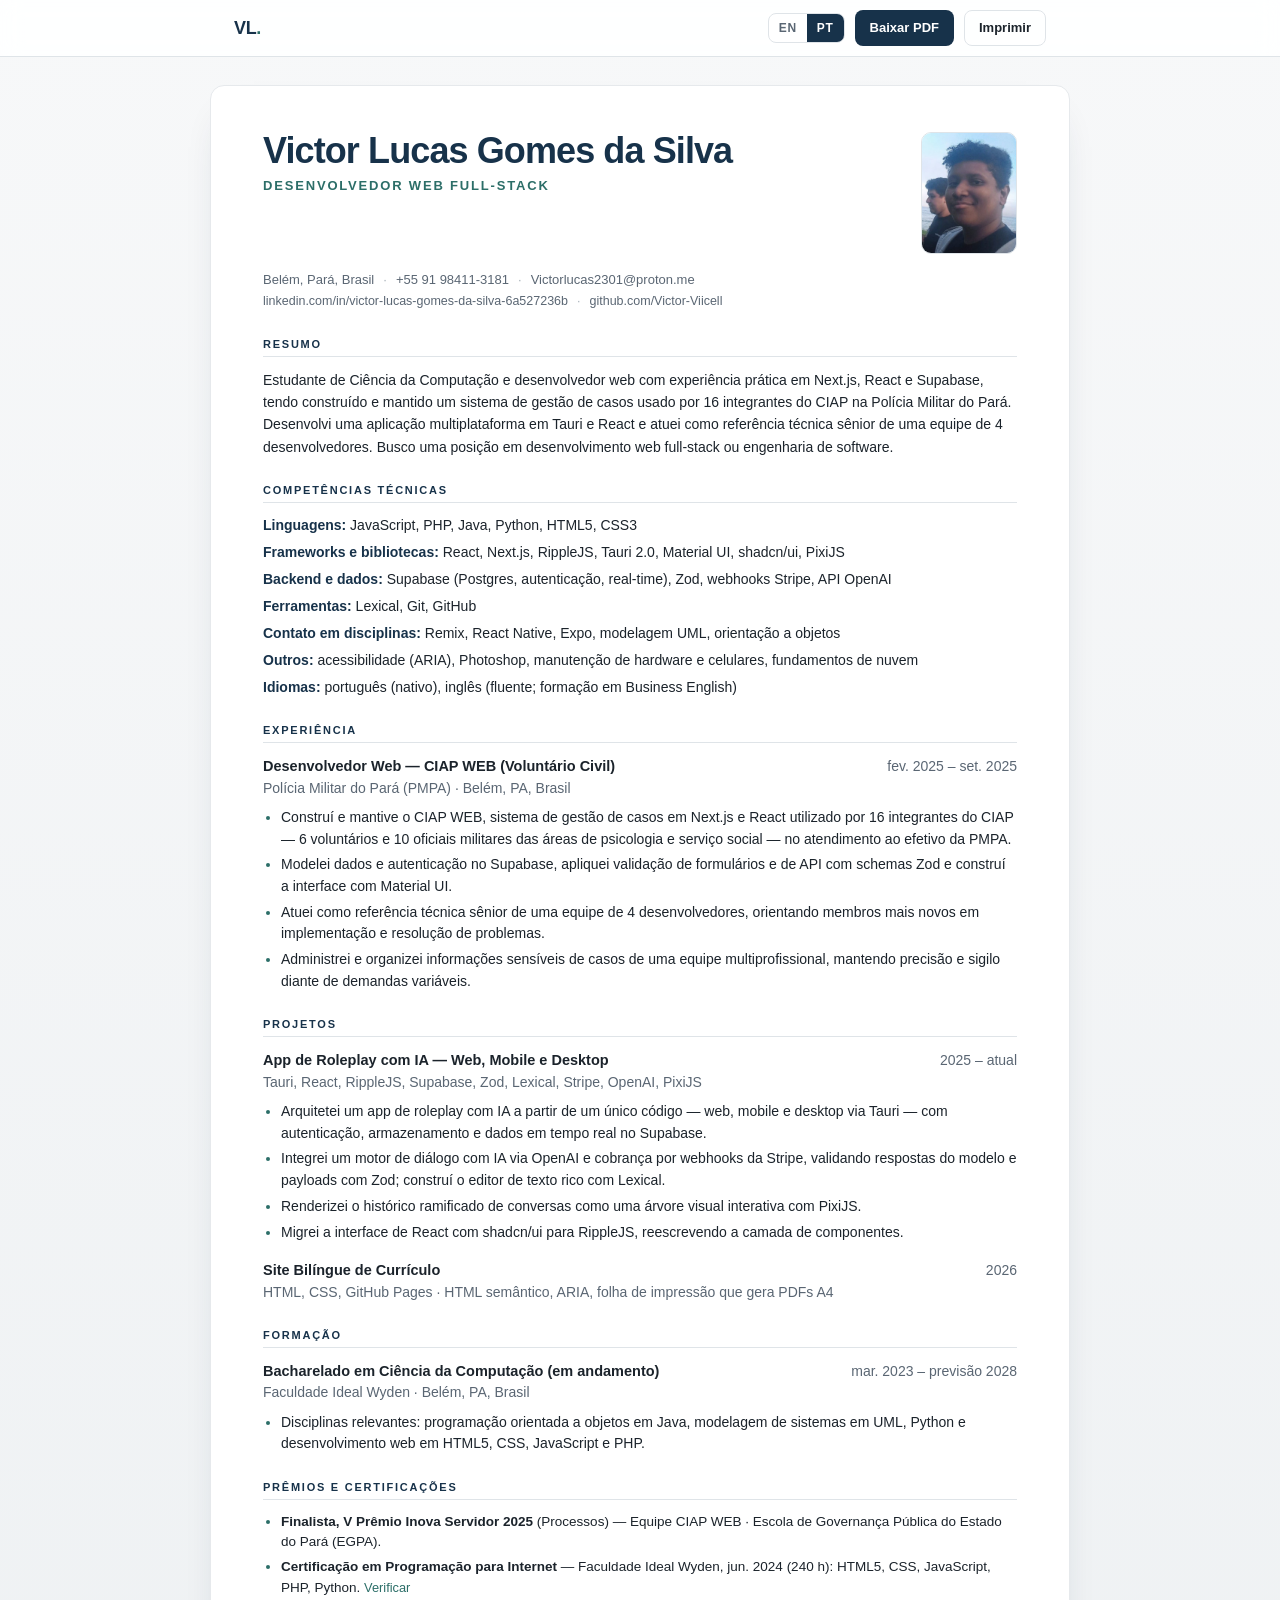
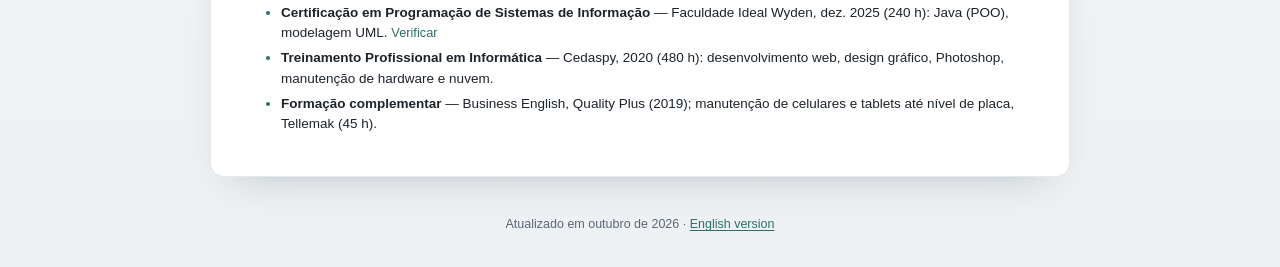
==== pt-br.html @ dc342442 "feat: add bilingual resume website in English and Portuguese - Created index.html for the English ve" ====
<!DOCTYPE html>
<html lang="pt-BR">
  <head>
    <meta charset="utf-8">
    <meta name="viewport" content="width=device-width, initial-scale=1">
    <title>Victor Lucas Gomes da Silva — Desenvolvedor Web Full-Stack</title>
    <meta name="description" content="Currículo de Victor Lucas Gomes da Silva, desenvolvedor web full-stack em Belém, Brasil. Experiência, projetos, formação, certificações e habilidades.">
    <meta name="author" content="Victor Lucas Gomes da Silva">
    <meta name="theme-color" content="#17324a">
    <link rel="icon" href="assets/favicon.svg" type="image/svg+xml">
    <link rel="alternate" hreflang="en" href="index.html">
    <link rel="alternate" hreflang="pt-BR" href="pt-br.html">
    <link rel="alternate" hreflang="x-default" href="index.html">
    <link rel="stylesheet" href="assets/styles.css">
    <meta property="og:type" content="profile">
    <meta property="og:title" content="Victor Lucas Gomes da Silva — Desenvolvedor Web Full-Stack">
    <meta property="og:description" content="Currículo de Victor Lucas Gomes da Silva, desenvolvedor web full-stack em Belém, Brasil.">
    <meta property="og:locale" content="pt_BR">
    <meta property="og:locale:alternate" content="en_US">
    <meta property="og:image" content="assets/victor-lucas.jpg">
    <script type="application/ld+json">
      {
        "@context": "https://schema.org",
        "@type": "Person",
        "name": "Victor Lucas Gomes da Silva",
        "jobTitle": "Desenvolvedor Web Full-Stack",
        "email": "mailto:Victorlucas2301@proton.me",
        "telephone": "+55 91 98411-3181",
        "sameAs": [
          "https://www.linkedin.com/in/victor-lucas-gomes-da-silva-6a527236b/",
          "https://github.com/Victor-Viicell"
        ],
        "address": {
          "@type": "PostalAddress",
          "addressLocality": "Belém",
          "addressRegion": "PA",
          "addressCountry": "BR"
        },
        "alumniOf": [
          {
            "@type": "CollegeOrUniversity",
            "name": "Faculdade Ideal Wyden"
          }
        ],
        "knowsLanguage": ["pt-BR", "en"]
      }
    </script>
  </head>
  <body>
    <a class="skip-link" href="#curriculo">Ir para o conteúdo</a>

    <div class="toolbar">
      <div class="toolbar-inner">
        <a class="brand" href="pt-br.html" aria-label="Victor Lucas — início">VL<span>.</span></a>
        <nav class="actions" aria-label="Ações do currículo">
          <div class="lang-switch" role="group" aria-label="Idioma">
            <a href="index.html" hreflang="en" lang="en">EN</a>
            <a href="pt-br.html" class="is-active" aria-current="page" hreflang="pt-BR">PT</a>
          </div>
          <a class="btn btn-primary" href="Victor-Lucas-Gomes-da-Silva-Curriculo-PT-BR.pdf" download>Baixar PDF</a>
          <button class="btn btn-ghost" type="button" data-print>Imprimir</button>
        </nav>
      </div>
    </div>

    <main class="resume" id="curriculo">
      <header class="identity">
        <div class="identity-top">
          <div class="identity-text">
            <h1 class="name">Victor Lucas Gomes da Silva</h1>
            <p class="role">Desenvolvedor Web Full-Stack</p>
          </div>
          <img class="photo" src="assets/victor-lucas.jpg" width="600" height="782" alt="Retrato de Victor Lucas Gomes da Silva">
        </div>
        <ul class="contact">
          <li>Belém, Pará, Brasil</li>
          <li><a href="tel:+5591984113181">+55 91 98411-3181</a></li>
          <li><a href="mailto:Victorlucas2301@proton.me">Victorlucas2301@proton.me</a></li>
        </ul>
        <ul class="contact contact-links">
          <li><a href="https://www.linkedin.com/in/victor-lucas-gomes-da-silva-6a527236b/" target="_blank" rel="noopener">linkedin.com/in/victor-lucas-gomes-da-silva-6a527236b</a></li>
          <li><a href="https://github.com/Victor-Viicell" target="_blank" rel="noopener">github.com/Victor-Viicell</a></li>
        </ul>
      </header>

      <section class="section" aria-labelledby="resumo-heading">
        <h2 id="resumo-heading">Resumo</h2>
        <p>Estudante de Ciência da Computação e desenvolvedor web com experiência prática em Next.js, React e Supabase, tendo construído e mantido um sistema de gestão de casos usado por 16 integrantes do CIAP na Polícia Militar do Pará. Desenvolvi uma aplicação multiplataforma em Tauri e React e atuei como referência técnica sênior de uma equipe de 4 desenvolvedores. Busco uma posição em desenvolvimento web full-stack ou engenharia de software.</p>
      </section>

      <section class="section" aria-labelledby="habilidades-heading">
        <h2 id="habilidades-heading">Competências Técnicas</h2>
        <ul class="skill-list">
          <li><strong>Linguagens:</strong> JavaScript, PHP, Java, Python, HTML5, CSS3</li>
          <li><strong>Frameworks e bibliotecas:</strong> React, Next.js, RippleJS, Tauri 2.0, Material UI, shadcn/ui, PixiJS</li>
          <li><strong>Backend e dados:</strong> Supabase (Postgres, autenticação, real-time), Zod, webhooks Stripe, API OpenAI</li>
          <li><strong>Ferramentas:</strong> Lexical, Git, GitHub</li>
          <li><strong>Contato em disciplinas:</strong> Remix, React Native, Expo, modelagem UML, orientação a objetos</li>
          <li><strong>Outros:</strong> acessibilidade (ARIA), Photoshop, manutenção de hardware e celulares, fundamentos de nuvem</li>
          <li><strong>Idiomas:</strong> português (nativo), inglês (fluente; formação em Business English)</li>
        </ul>
      </section>

      <section class="section" aria-labelledby="experiencia-heading">
        <h2 id="experiencia-heading">Experiência</h2>
        <article class="entry">
          <div class="entry-head">
            <div>
              <h3 class="entry-title">Desenvolvedor Web — CIAP WEB (Voluntário Civil)</h3>
              <p class="entry-sub">Polícia Militar do Pará (PMPA) · Belém, PA, Brasil</p>
            </div>
            <p class="entry-meta">fev. 2025 – set. 2025</p>
          </div>
          <ul class="bullets">
            <li>Construí e mantive o CIAP WEB, sistema de gestão de casos em Next.js e React utilizado por 16 integrantes do CIAP — 6 voluntários e 10 oficiais militares das áreas de psicologia e serviço social — no atendimento ao efetivo da PMPA.</li>
            <li>Modelei dados e autenticação no Supabase, apliquei validação de formulários e de API com schemas Zod e construí a interface com Material UI.</li>
            <li>Atuei como referência técnica sênior de uma equipe de 4 desenvolvedores, orientando membros mais novos em implementação e resolução de problemas.</li>
            <li>Administrei e organizei informações sensíveis de casos de uma equipe multiprofissional, mantendo precisão e sigilo diante de demandas variáveis.</li>
          </ul>
        </article>
      </section>

      <section class="section" aria-labelledby="projetos-heading">
        <h2 id="projetos-heading">Projetos</h2>
        <article class="entry">
          <div class="entry-head">
            <div>
              <h3 class="entry-title">App de Roleplay com IA — Web, Mobile e Desktop</h3>
              <p class="entry-sub">Tauri, React, RippleJS, Supabase, Zod, Lexical, Stripe, OpenAI, PixiJS</p>
            </div>
            <p class="entry-meta">2025 – atual</p>
          </div>
          <ul class="bullets">
            <li>Arquitetei um app de roleplay com IA a partir de um único código — web, mobile e desktop via Tauri — com autenticação, armazenamento e dados em tempo real no Supabase.</li>
            <li>Integrei um motor de diálogo com IA via OpenAI e cobrança por webhooks da Stripe, validando respostas do modelo e payloads com Zod; construí o editor de texto rico com Lexical.</li>
            <li>Renderizei o histórico ramificado de conversas como uma árvore visual interativa com PixiJS.</li>
            <li>Migrei a interface de React com shadcn/ui para RippleJS, reescrevendo a camada de componentes.</li>
          </ul>
        </article>
        <article class="entry">
          <div class="entry-head">
            <div>
              <h3 class="entry-title">Site Bilíngue de Currículo</h3>
              <p class="entry-sub">HTML, CSS, GitHub Pages · HTML semântico, ARIA, folha de impressão que gera PDFs A4</p>
            </div>
            <p class="entry-meta">2026</p>
          </div>
        </article>
      </section>

      <section class="section" aria-labelledby="formacao-heading">
        <h2 id="formacao-heading">Formação</h2>
        <article class="entry">
          <div class="entry-head">
            <div>
              <h3 class="entry-title">Bacharelado em Ciência da Computação (em andamento)</h3>
              <p class="entry-sub">Faculdade Ideal Wyden · Belém, PA, Brasil</p>
            </div>
            <p class="entry-meta">mar. 2023 – previsão 2028</p>
          </div>
          <ul class="bullets">
            <li>Disciplinas relevantes: programação orientada a objetos em Java, modelagem de sistemas em UML, Python e desenvolvimento web em HTML5, CSS, JavaScript e PHP.</li>
          </ul>
        </article>
      </section>

      <section class="section" aria-labelledby="cursos-heading">
        <h2 id="cursos-heading">Prêmios e Certificações</h2>
        <ul class="course-list">
          <li><strong>Finalista, V Prêmio Inova Servidor 2025</strong> (Processos) — Equipe CIAP WEB · Escola de Governança Pública do Estado do Pará (EGPA).</li>
          <li><strong>Certificação em Programação para Internet</strong> — Faculdade Ideal Wyden, jun. 2024 (240 h): HTML5, CSS, JavaScript, PHP, Python. <a href="https://certificado.facieducacional.com.br/1fe290f07599a27dfc33abc" target="_blank" rel="noopener">Verificar</a></li>
          <li><strong>Certificação em Programação de Sistemas de Informação</strong> — Faculdade Ideal Wyden, dez. 2025 (240 h): Java (POO), modelagem UML. <a href="https://certificado.facieducacional.com.br/fc7c7030f8cd4348e6416e0" target="_blank" rel="noopener">Verificar</a></li>
          <li><strong>Treinamento Profissional em Informática</strong> — Cedaspy, 2020 (480 h): desenvolvimento web, design gráfico, Photoshop, manutenção de hardware e nuvem.</li>
          <li><strong>Formação complementar</strong> — Business English, Quality Plus (2019); manutenção de celulares e tablets até nível de placa, Tellemak (45 h).</li>
        </ul>
      </section>
    </main>

    <footer class="site-footer">
      <p>Atualizado em outubro de 2026 · <a href="index.html" hreflang="en" lang="en">English version</a></p>
    </footer>

    <script src="assets/script.js"></script>
  </body>
</html>
---- assets/styles.css ----
:root {
  --ink: #1b232b;
  --muted: #5a6673;
  --navy: #17324a;
  --accent: #2c6e68;
  --line: #dfe4e8;
  --bg: #eef1f3;
  --paper: #ffffff;
  --radius: 14px;
  --max: 860px;
  --font: ui-sans-serif, -apple-system, BlinkMacSystemFont, "Segoe UI", Roboto,
    "Helvetica Neue", Arial, sans-serif;
}

* {
  box-sizing: border-box;
}

html {
  -webkit-text-size-adjust: 100%;
}

body {
  margin: 0;
  font-family: var(--font);
  color: var(--ink);
  background: linear-gradient(180deg, #f7f8f9 0%, var(--bg) 100%);
  min-height: 100vh;
}

a {
  color: var(--accent);
  text-decoration-thickness: 1px;
  text-underline-offset: 2px;
}

a:hover {
  color: var(--navy);
}

.skip-link {
  position: absolute;
  left: -9999px;
  top: 0;
  padding: 10px 14px;
  background: var(--navy);
  color: #fff;
  z-index: 100;
  border-radius: 0 0 8px 0;
}

.skip-link:focus {
  left: 0;
}

.toolbar {
  position: sticky;
  top: 0;
  z-index: 20;
  background: rgba(255, 255, 255, 0.88);
  -webkit-backdrop-filter: blur(10px);
  backdrop-filter: blur(10px);
  border-bottom: 1px solid var(--line);
}

.toolbar-inner {
  max-width: var(--max);
  margin: 0 auto;
  padding: 10px 24px;
  display: flex;
  align-items: center;
  justify-content: space-between;
  gap: 16px;
}

.brand {
  font-size: 18px;
  font-weight: 750;
  letter-spacing: -0.02em;
  color: var(--navy);
  text-decoration: none;
  line-height: 1;
}

.brand span {
  color: var(--accent);
}

.actions {
  display: flex;
  align-items: center;
  gap: 10px;
}

.lang-switch {
  display: flex;
  border: 1px solid var(--line);
  border-radius: 8px;
  overflow: hidden;
  background: #fff;
}

.lang-switch a {
  padding: 6px 10px;
  font-size: 12px;
  font-weight: 650;
  letter-spacing: 0.06em;
  color: var(--muted);
  text-decoration: none;
  line-height: 1.4;
}

.lang-switch a:hover {
  background: #f4f6f7;
  color: var(--navy);
}

.lang-switch a.is-active {
  background: var(--navy);
  color: #fff;
}

.btn {
  display: inline-flex;
  align-items: center;
  justify-content: center;
  gap: 6px;
  padding: 8px 14px;
  border-radius: 8px;
  border: 1px solid transparent;
  font: inherit;
  font-size: 13px;
  font-weight: 650;
  line-height: 1.4;
  text-decoration: none;
  cursor: pointer;
  transition: background-color 0.15s ease, border-color 0.15s ease;
}

.btn-primary {
  background: var(--navy);
  color: #fff;
}

.btn-primary:hover {
  background: #0f2536;
  color: #fff;
}

.btn-ghost {
  background: transparent;
  border-color: var(--line);
  color: var(--ink);
}

.btn-ghost:hover {
  background: #f4f6f7;
  border-color: #c9d1d7;
  color: var(--navy);
}

.resume {
  max-width: var(--max);
  margin: 28px auto 40px;
  padding: 46px 52px 42px;
  background: var(--paper);
  border: 1px solid #e6e9ec;
  border-radius: var(--radius);
  box-shadow: 0 18px 40px -24px rgba(23, 50, 74, 0.3);
}

.identity-top {
  display: flex;
  align-items: flex-start;
  justify-content: space-between;
  gap: 28px;
}

.identity-text {
  min-width: 0;
}

.identity .contact:first-of-type {
  margin-top: 16px;
}

.name {
  margin: 0 0 8px;
  font-size: clamp(28px, 4vw, 36px);
  font-weight: 750;
  line-height: 1.05;
  letter-spacing: -0.025em;
  color: var(--navy);
}

.role {
  margin: 0 0 16px;
  font-size: 13px;
  font-weight: 700;
  letter-spacing: 0.14em;
  text-transform: uppercase;
  color: var(--accent);
}

.contact {
  display: flex;
  flex-wrap: wrap;
  gap: 4px 0;
  margin: 0;
  padding: 0;
  list-style: none;
  font-size: 13px;
  line-height: 1.55;
  color: var(--muted);
  overflow-wrap: anywhere;
}

.contact li {
  display: flex;
  align-items: baseline;
  min-width: 0;
}

.contact li + li::before {
  content: "\00b7";
  margin: 0 9px;
  color: #aab3bb;
}

.contact + .contact {
  margin-top: 2px;
  font-size: 12.5px;
}

.contact a {
  color: var(--muted);
  text-decoration: none;
}

.contact a:hover {
  color: var(--navy);
  text-decoration: underline;
}

.photo {
  flex: none;
  width: 96px;
  height: 122px;
  object-fit: cover;
  object-position: 50% 45%;
  border: 1px solid var(--line);
  border-radius: 10px;
  filter: saturate(0.95);
}

.section {
  margin-top: 26px;
}

.section h2 {
  margin: 0 0 12px;
  padding-bottom: 6px;
  border-bottom: 1px solid var(--line);
  font-size: 11px;
  font-weight: 700;
  letter-spacing: 0.16em;
  text-transform: uppercase;
  color: var(--navy);
}

.section p {
  margin: 0;
  font-size: 14px;
  line-height: 1.6;
}

.entry + .entry {
  margin-top: 16px;
}

.entry-head {
  display: flex;
  align-items: baseline;
  justify-content: space-between;
  gap: 18px;
}

.entry-title {
  margin: 0;
  font-size: 14.5px;
  font-weight: 700;
  line-height: 1.33;
  color: var(--ink);
}

.entry-sub {
  margin: 2px 0 0;
  font-size: 13px;
  line-height: 1.4;
  color: var(--muted);
}

.entry-meta {
  flex: none;
  margin: 0;
  font-size: 12.5px;
  line-height: 1.4;
  color: var(--muted);
  text-align: right;
  white-space: nowrap;
}

.bullets {
  margin: 8px 0 0;
  padding-left: 18px;
}

.bullets li {
  margin-bottom: 4px;
  font-size: 14px;
  line-height: 1.55;
}

.bullets li:last-child {
  margin-bottom: 0;
}

.bullets li::marker {
  color: var(--accent);
}

.skill-list {
  display: grid;
  gap: 6px;
  margin: 0;
  padding: 0;
  list-style: none;
}

.skill-list li {
  font-size: 14px;
  line-height: 1.5;
}

.skill-list strong {
  color: var(--navy);
  font-weight: 650;
}

.course-list {
  margin: 0;
  padding-left: 18px;
}

.course-list li {
  margin-bottom: 5px;
  font-size: 13.5px;
  line-height: 1.5;
}

.course-list li:last-child {
  margin-bottom: 0;
}

.course-list li::marker {
  color: var(--accent);
}

.course-list strong {
  font-weight: 650;
}

.course-list a {
  color: var(--accent);
  font-size: 0.95em;
  text-decoration: none;
}

.course-list a:hover {
  text-decoration: underline;
}

.award-title {
  font-size: 14px;
  font-weight: 650;
  line-height: 1.45;
}

.award-sub {
  margin-top: 2px;
  font-size: 13px;
  color: var(--muted);
}

.site-footer {
  max-width: var(--max);
  margin: 0 auto 36px;
  padding: 0 24px;
  font-size: 12.5px;
  color: var(--muted);
  text-align: center;
}

.site-footer p {
  margin: 0;
}

@media (max-width: 720px) {
  .toolbar-inner {
    padding: 10px 14px;
    gap: 10px;
  }

  .brand {
    display: none;
  }

  .actions {
    width: 100%;
    justify-content: space-between;
  }

  .btn-ghost {
    display: none;
  }

  .resume {
    margin: 16px 12px 28px;
    padding: 28px 22px;
    border-radius: 12px;
  }

  .identity-top {
    gap: 18px;
  }

  .identity .contact:first-of-type {
    margin-top: 14px;
  }

  .name {
    font-size: 27px;
  }

  .photo {
    width: 78px;
    height: 100px;
  }

  .contact {
    font-size: 12.5px;
  }

  .entry-head {
    flex-direction: column;
    gap: 2px;
  }

  .entry-meta {
    text-align: left;
  }
}

@media (max-width: 560px) {
  .contact {
    display: block;
  }

  .contact li {
    display: block;
  }

  .contact li + li::before {
    display: none;
  }

  .contact + .contact {
    margin-top: 2px;
  }
}

@media (max-width: 420px) {
  .photo {
    width: 66px;
    height: 86px;
  }

  .name {
    font-size: 24px;
  }

  .role {
    margin-bottom: 12px;
    font-size: 11.5px;
  }
}

@media print {
  @page {
    size: A4;
    margin: 8mm 12mm;
  }

  html,
  body {
    background: #fff !important;
  }

  .toolbar,
  .site-footer,
  .skip-link,
  .no-print {
    display: none !important;
  }

  .resume {
    max-width: none;
    width: auto;
    margin: 0;
    padding: 0;
    border: 0;
    border-radius: 0;
    box-shadow: none;
    -webkit-print-color-adjust: exact;
    print-color-adjust: exact;
  }

  .name {
    font-size: 26pt;
  }

  .role {
    margin-bottom: 10px;
    font-size: 9.2pt;
    letter-spacing: 0.06em;
  }

  .photo {
    width: 22mm;
    height: 28mm;
    border-radius: 2mm;
  }

  .identity .contact:first-of-type {
    margin-top: 6px;
  }

  .contact {
    font-size: 8.6pt;
    line-height: 1.4;
  }

  .contact + .contact {
    margin-top: 1px;
    font-size: 8.6pt;
  }

  .section {
    margin-top: 7px;
  }

  .section h2 {
    margin-bottom: 3px;
    padding-bottom: 2px;
    font-size: 8.3pt;
    letter-spacing: 0.02em;
  }

  .section p,
  .bullets li,
  .skill-list li {
    font-size: 9.2pt;
    line-height: 1.33;
  }

  .entry + .entry {
    margin-top: 6px;
  }

  .entry-title,
  .award-title {
    font-size: 10pt;
  }

  .entry-sub,
  .entry-meta,
  .award-sub {
    font-size: 9pt;
  }

  .bullets {
    margin-top: 3px;
    padding-left: 14px;
  }

  .bullets li {
    margin-bottom: 1px;
  }

  .course-list li {
    font-size: 8.6pt;
    line-height: 1.27;
    margin-bottom: 2px;
  }

  .skill-list {
    gap: 2px;
  }

  a {
    color: inherit;
    text-decoration: none;
  }

  .section,
  .entry,
  .award {
    break-inside: avoid;
  }
}
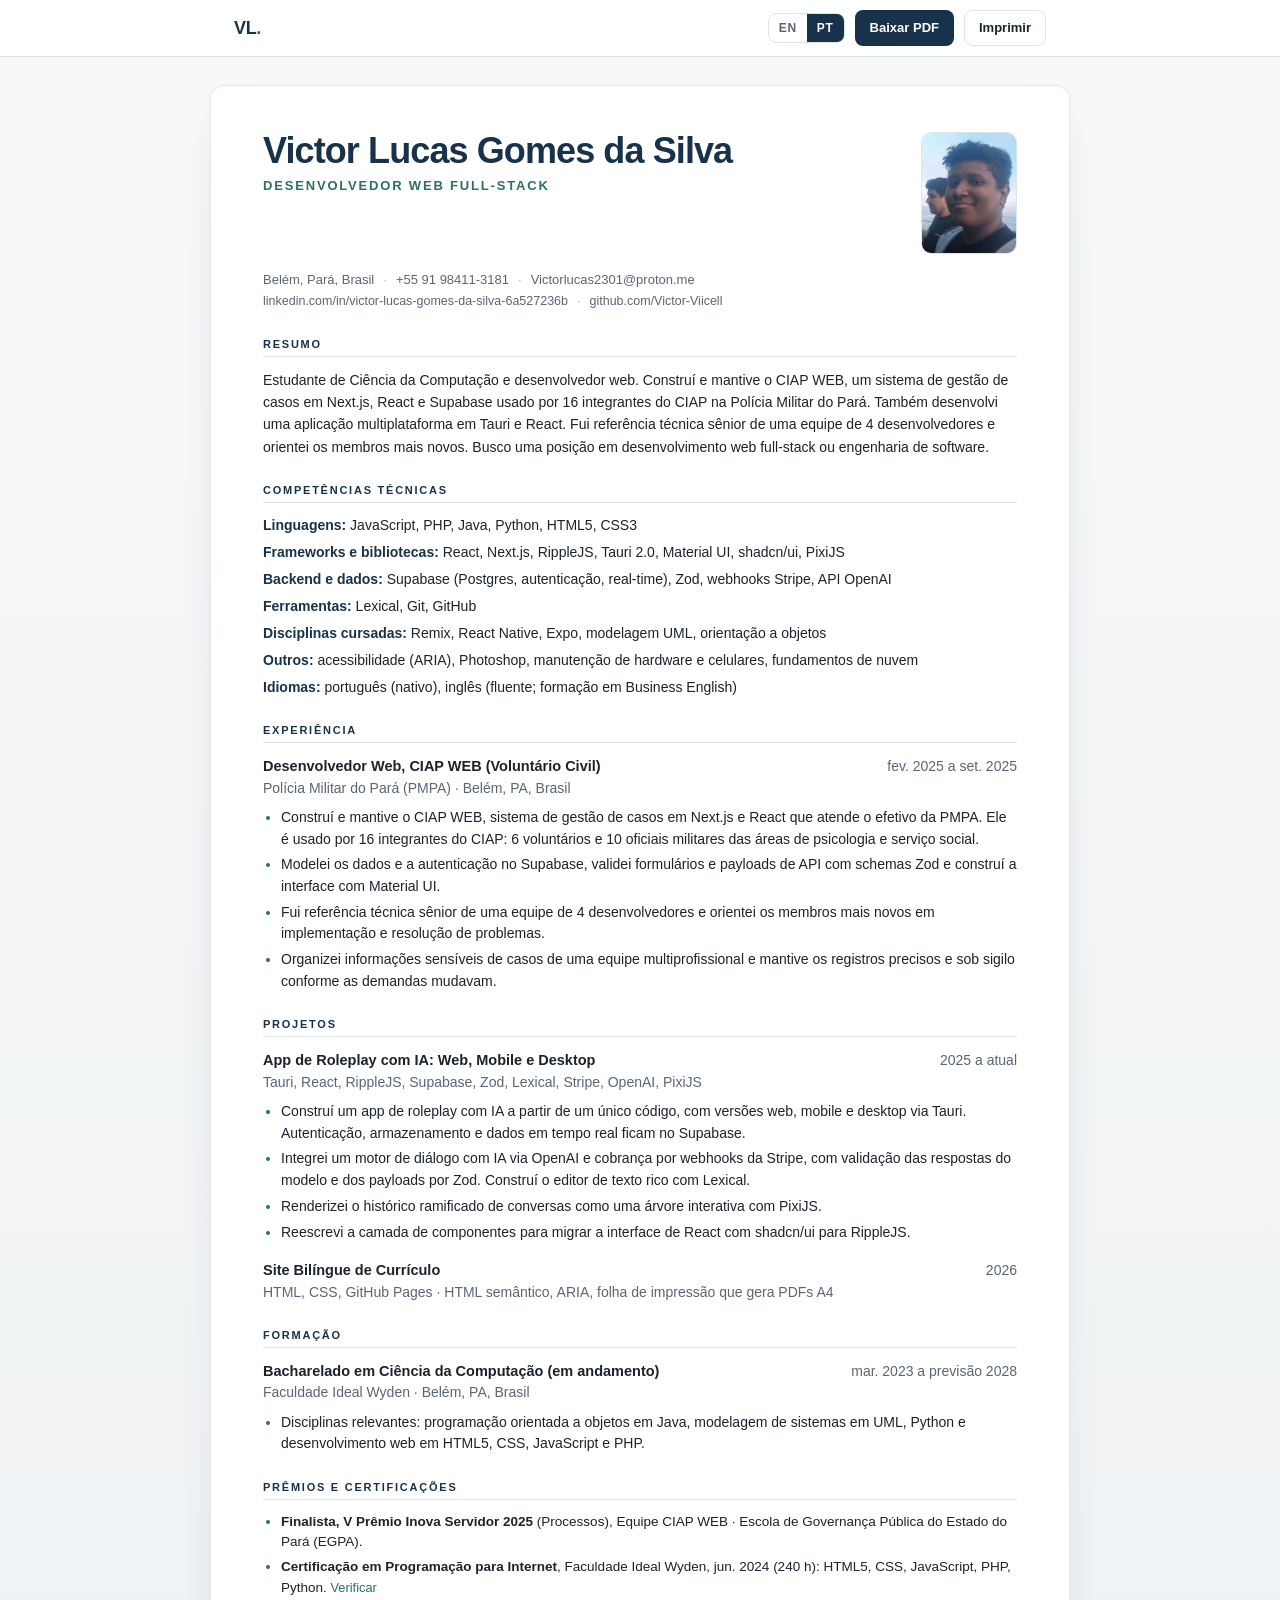
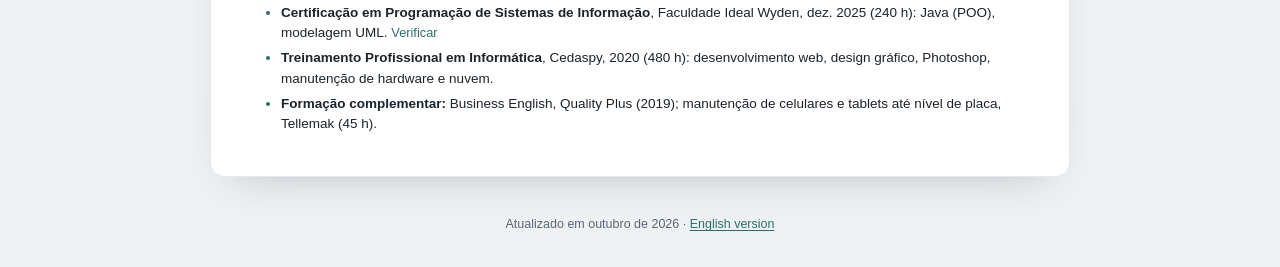
==== commit d62b85e7: "fix: update titles and descriptions for consistency in HTML files" ====
--- a/pt-br.html
+++ b/pt-br.html
@@ -3,7 +3,7 @@
   <head>
     <meta charset="utf-8">
     <meta name="viewport" content="width=device-width, initial-scale=1">
-    <title>Victor Lucas Gomes da Silva — Desenvolvedor Web Full-Stack</title>
+    <title>Victor Lucas Gomes da Silva | Desenvolvedor Web Full-Stack</title>
     <meta name="description" content="Currículo de Victor Lucas Gomes da Silva, desenvolvedor web full-stack em Belém, Brasil. Experiência, projetos, formação, certificações e habilidades.">
     <meta name="author" content="Victor Lucas Gomes da Silva">
     <meta name="theme-color" content="#17324a">
@@ -13,7 +13,7 @@
     <link rel="alternate" hreflang="x-default" href="index.html">
     <link rel="stylesheet" href="assets/styles.css">
     <meta property="og:type" content="profile">
-    <meta property="og:title" content="Victor Lucas Gomes da Silva — Desenvolvedor Web Full-Stack">
+    <meta property="og:title" content="Victor Lucas Gomes da Silva | Desenvolvedor Web Full-Stack">
     <meta property="og:description" content="Currículo de Victor Lucas Gomes da Silva, desenvolvedor web full-stack em Belém, Brasil.">
     <meta property="og:locale" content="pt_BR">
     <meta property="og:locale:alternate" content="en_US">
@@ -51,7 +51,7 @@
 
     <div class="toolbar">
       <div class="toolbar-inner">
-        <a class="brand" href="pt-br.html" aria-label="Victor Lucas — início">VL<span>.</span></a>
+        <a class="brand" href="pt-br.html" aria-label="Victor Lucas, início">VL<span>.</span></a>
         <nav class="actions" aria-label="Ações do currículo">
           <div class="lang-switch" role="group" aria-label="Idioma">
             <a href="index.html" hreflang="en" lang="en">EN</a>
@@ -85,7 +85,7 @@
 
       <section class="section" aria-labelledby="resumo-heading">
         <h2 id="resumo-heading">Resumo</h2>
-        <p>Estudante de Ciência da Computação e desenvolvedor web com experiência prática em Next.js, React e Supabase, tendo construído e mantido um sistema de gestão de casos usado por 16 integrantes do CIAP na Polícia Militar do Pará. Desenvolvi uma aplicação multiplataforma em Tauri e React e atuei como referência técnica sênior de uma equipe de 4 desenvolvedores. Busco uma posição em desenvolvimento web full-stack ou engenharia de software.</p>
+        <p>Estudante de Ciência da Computação e desenvolvedor web. Construí e mantive o CIAP WEB, um sistema de gestão de casos em Next.js, React e Supabase usado por 16 integrantes do CIAP na Polícia Militar do Pará. Também desenvolvi uma aplicação multiplataforma em Tauri e React. Fui referência técnica sênior de uma equipe de 4 desenvolvedores e orientei os membros mais novos. Busco uma posição em desenvolvimento web full-stack ou engenharia de software.</p>
       </section>
 
       <section class="section" aria-labelledby="habilidades-heading">
@@ -95,7 +95,7 @@
           <li><strong>Frameworks e bibliotecas:</strong> React, Next.js, RippleJS, Tauri 2.0, Material UI, shadcn/ui, PixiJS</li>
           <li><strong>Backend e dados:</strong> Supabase (Postgres, autenticação, real-time), Zod, webhooks Stripe, API OpenAI</li>
           <li><strong>Ferramentas:</strong> Lexical, Git, GitHub</li>
-          <li><strong>Contato em disciplinas:</strong> Remix, React Native, Expo, modelagem UML, orientação a objetos</li>
+          <li><strong>Disciplinas cursadas:</strong> Remix, React Native, Expo, modelagem UML, orientação a objetos</li>
           <li><strong>Outros:</strong> acessibilidade (ARIA), Photoshop, manutenção de hardware e celulares, fundamentos de nuvem</li>
           <li><strong>Idiomas:</strong> português (nativo), inglês (fluente; formação em Business English)</li>
         </ul>
@@ -106,16 +106,16 @@
         <article class="entry">
           <div class="entry-head">
             <div>
-              <h3 class="entry-title">Desenvolvedor Web — CIAP WEB (Voluntário Civil)</h3>
+              <h3 class="entry-title">Desenvolvedor Web, CIAP WEB (Voluntário Civil)</h3>
               <p class="entry-sub">Polícia Militar do Pará (PMPA) · Belém, PA, Brasil</p>
             </div>
-            <p class="entry-meta">fev. 2025 – set. 2025</p>
+            <p class="entry-meta">fev. 2025 a set. 2025</p>
           </div>
           <ul class="bullets">
-            <li>Construí e mantive o CIAP WEB, sistema de gestão de casos em Next.js e React utilizado por 16 integrantes do CIAP — 6 voluntários e 10 oficiais militares das áreas de psicologia e serviço social — no atendimento ao efetivo da PMPA.</li>
-            <li>Modelei dados e autenticação no Supabase, apliquei validação de formulários e de API com schemas Zod e construí a interface com Material UI.</li>
-            <li>Atuei como referência técnica sênior de uma equipe de 4 desenvolvedores, orientando membros mais novos em implementação e resolução de problemas.</li>
-            <li>Administrei e organizei informações sensíveis de casos de uma equipe multiprofissional, mantendo precisão e sigilo diante de demandas variáveis.</li>
+            <li>Construí e mantive o CIAP WEB, sistema de gestão de casos em Next.js e React que atende o efetivo da PMPA. Ele é usado por 16 integrantes do CIAP: 6 voluntários e 10 oficiais militares das áreas de psicologia e serviço social.</li>
+            <li>Modelei os dados e a autenticação no Supabase, validei formulários e payloads de API com schemas Zod e construí a interface com Material UI.</li>
+            <li>Fui referência técnica sênior de uma equipe de 4 desenvolvedores e orientei os membros mais novos em implementação e resolução de problemas.</li>
+            <li>Organizei informações sensíveis de casos de uma equipe multiprofissional e mantive os registros precisos e sob sigilo conforme as demandas mudavam.</li>
           </ul>
         </article>
       </section>
@@ -125,16 +125,16 @@
         <article class="entry">
           <div class="entry-head">
             <div>
-              <h3 class="entry-title">App de Roleplay com IA — Web, Mobile e Desktop</h3>
+              <h3 class="entry-title">App de Roleplay com IA: Web, Mobile e Desktop</h3>
               <p class="entry-sub">Tauri, React, RippleJS, Supabase, Zod, Lexical, Stripe, OpenAI, PixiJS</p>
             </div>
-            <p class="entry-meta">2025 – atual</p>
+            <p class="entry-meta">2025 a atual</p>
           </div>
           <ul class="bullets">
-            <li>Arquitetei um app de roleplay com IA a partir de um único código — web, mobile e desktop via Tauri — com autenticação, armazenamento e dados em tempo real no Supabase.</li>
-            <li>Integrei um motor de diálogo com IA via OpenAI e cobrança por webhooks da Stripe, validando respostas do modelo e payloads com Zod; construí o editor de texto rico com Lexical.</li>
-            <li>Renderizei o histórico ramificado de conversas como uma árvore visual interativa com PixiJS.</li>
-            <li>Migrei a interface de React com shadcn/ui para RippleJS, reescrevendo a camada de componentes.</li>
+            <li>Construí um app de roleplay com IA a partir de um único código, com versões web, mobile e desktop via Tauri. Autenticação, armazenamento e dados em tempo real ficam no Supabase.</li>
+            <li>Integrei um motor de diálogo com IA via OpenAI e cobrança por webhooks da Stripe, com validação das respostas do modelo e dos payloads por Zod. Construí o editor de texto rico com Lexical.</li>
+            <li>Renderizei o histórico ramificado de conversas como uma árvore interativa com PixiJS.</li>
+            <li>Reescrevi a camada de componentes para migrar a interface de React com shadcn/ui para RippleJS.</li>
           </ul>
         </article>
         <article class="entry">
@@ -156,7 +156,7 @@
               <h3 class="entry-title">Bacharelado em Ciência da Computação (em andamento)</h3>
               <p class="entry-sub">Faculdade Ideal Wyden · Belém, PA, Brasil</p>
             </div>
-            <p class="entry-meta">mar. 2023 – previsão 2028</p>
+            <p class="entry-meta">mar. 2023 a previsão 2028</p>
           </div>
           <ul class="bullets">
             <li>Disciplinas relevantes: programação orientada a objetos em Java, modelagem de sistemas em UML, Python e desenvolvimento web em HTML5, CSS, JavaScript e PHP.</li>
@@ -167,11 +167,11 @@
       <section class="section" aria-labelledby="cursos-heading">
         <h2 id="cursos-heading">Prêmios e Certificações</h2>
         <ul class="course-list">
-          <li><strong>Finalista, V Prêmio Inova Servidor 2025</strong> (Processos) — Equipe CIAP WEB · Escola de Governança Pública do Estado do Pará (EGPA).</li>
-          <li><strong>Certificação em Programação para Internet</strong> — Faculdade Ideal Wyden, jun. 2024 (240 h): HTML5, CSS, JavaScript, PHP, Python. <a href="https://certificado.facieducacional.com.br/1fe290f07599a27dfc33abc" target="_blank" rel="noopener">Verificar</a></li>
-          <li><strong>Certificação em Programação de Sistemas de Informação</strong> — Faculdade Ideal Wyden, dez. 2025 (240 h): Java (POO), modelagem UML. <a href="https://certificado.facieducacional.com.br/fc7c7030f8cd4348e6416e0" target="_blank" rel="noopener">Verificar</a></li>
-          <li><strong>Treinamento Profissional em Informática</strong> — Cedaspy, 2020 (480 h): desenvolvimento web, design gráfico, Photoshop, manutenção de hardware e nuvem.</li>
-          <li><strong>Formação complementar</strong> — Business English, Quality Plus (2019); manutenção de celulares e tablets até nível de placa, Tellemak (45 h).</li>
+          <li><strong>Finalista, V Prêmio Inova Servidor 2025</strong> (Processos), Equipe CIAP WEB · Escola de Governança Pública do Estado do Pará (EGPA).</li>
+          <li><strong>Certificação em Programação para Internet</strong>, Faculdade Ideal Wyden, jun. 2024 (240 h): HTML5, CSS, JavaScript, PHP, Python. <a href="https://certificado.facieducacional.com.br/1fe290f07599a27dfc33abc" target="_blank" rel="noopener">Verificar</a></li>
+          <li><strong>Certificação em Programação de Sistemas de Informação</strong>, Faculdade Ideal Wyden, dez. 2025 (240 h): Java (POO), modelagem UML. <a href="https://certificado.facieducacional.com.br/fc7c7030f8cd4348e6416e0" target="_blank" rel="noopener">Verificar</a></li>
+          <li><strong>Treinamento Profissional em Informática</strong>, Cedaspy, 2020 (480 h): desenvolvimento web, design gráfico, Photoshop, manutenção de hardware e nuvem.</li>
+          <li><strong>Formação complementar:</strong> Business English, Quality Plus (2019); manutenção de celulares e tablets até nível de placa, Tellemak (45 h).</li>
         </ul>
       </section>
     </main>
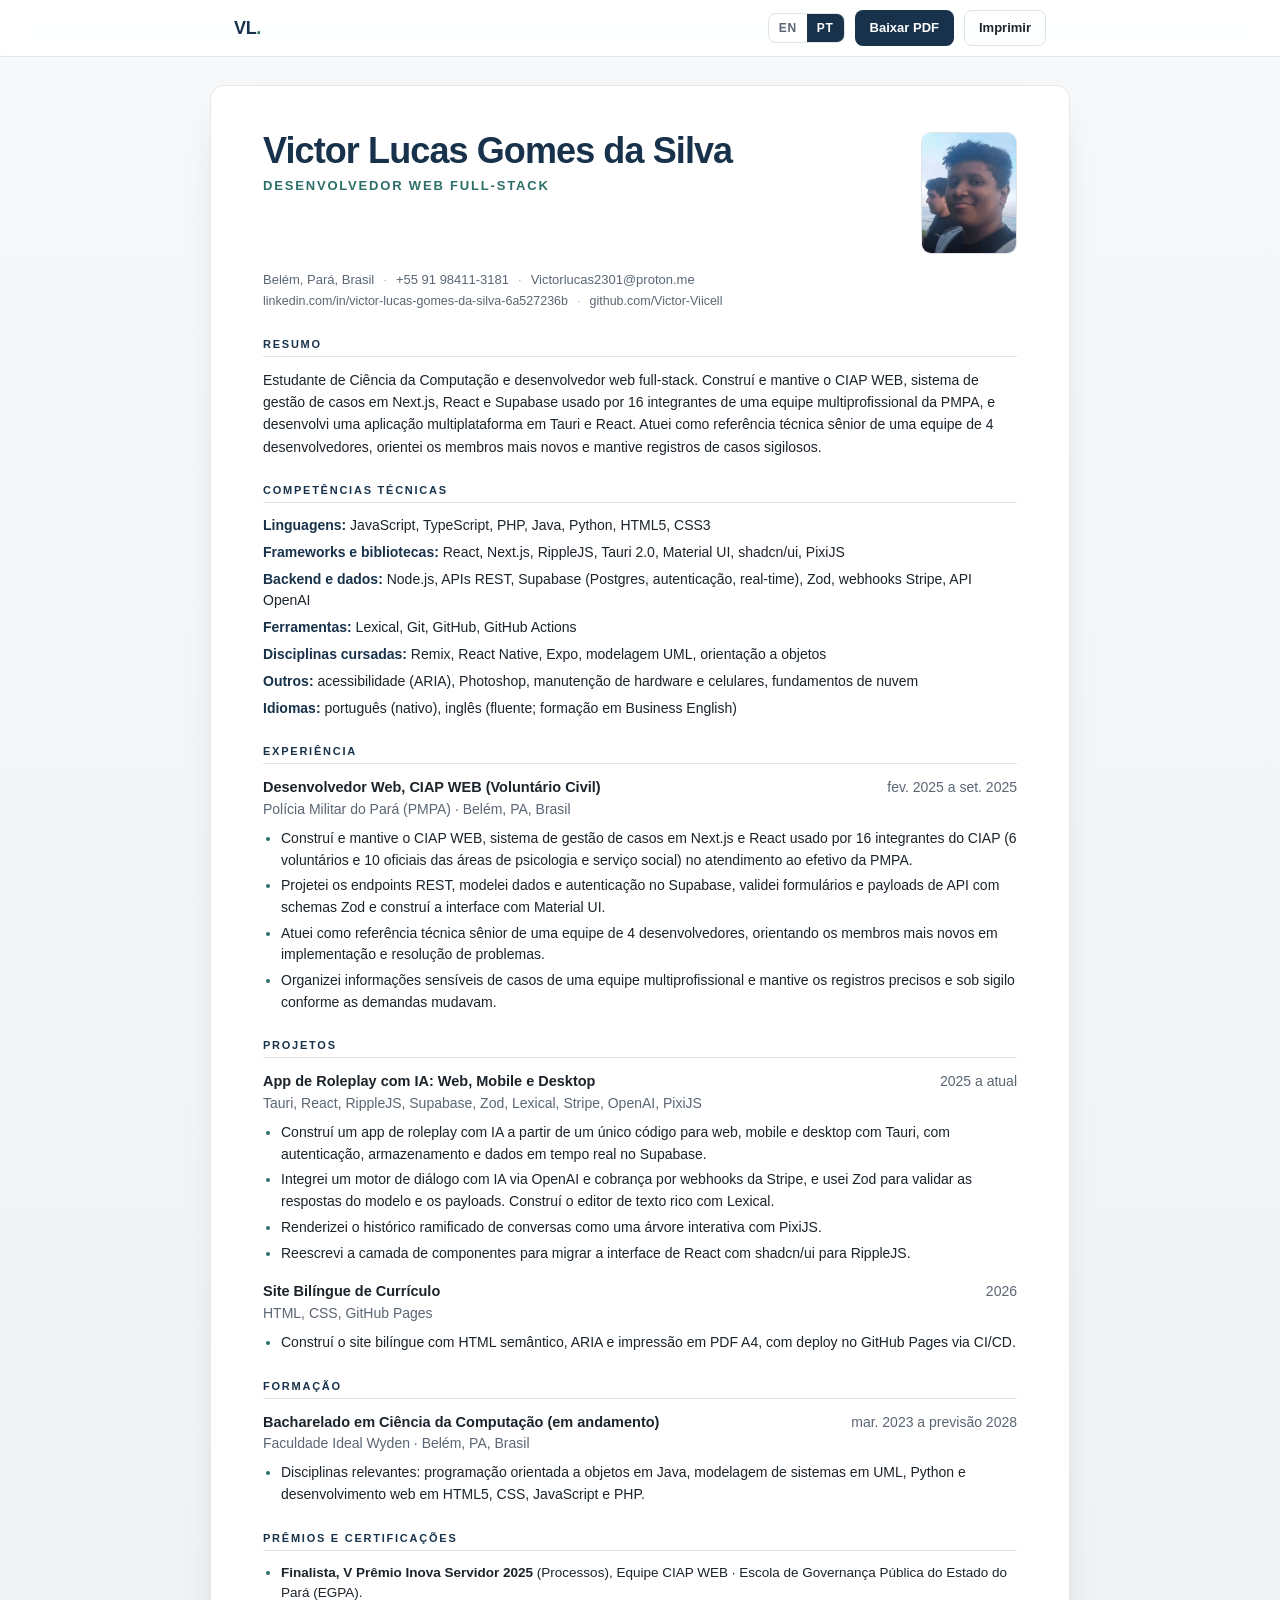
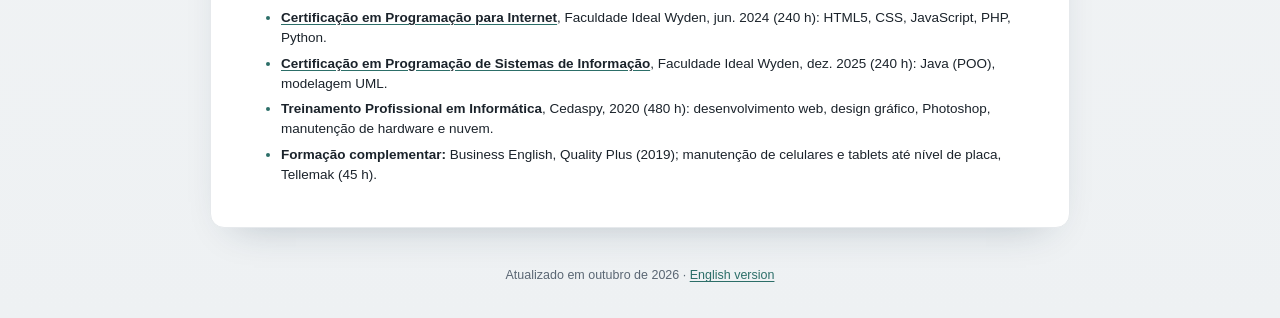
==== commit faf3be77: "feat: enhance resume content and styling for clarity and consistency across English and Portuguese v" ====
--- a/pt-br.html
+++ b/pt-br.html
@@ -85,16 +85,16 @@
 
       <section class="section" aria-labelledby="resumo-heading">
         <h2 id="resumo-heading">Resumo</h2>
-        <p>Estudante de Ciência da Computação e desenvolvedor web. Construí e mantive o CIAP WEB, um sistema de gestão de casos em Next.js, React e Supabase usado por 16 integrantes do CIAP na Polícia Militar do Pará. Também desenvolvi uma aplicação multiplataforma em Tauri e React. Fui referência técnica sênior de uma equipe de 4 desenvolvedores e orientei os membros mais novos. Busco uma posição em desenvolvimento web full-stack ou engenharia de software.</p>
+        <p>Estudante de Ciência da Computação e desenvolvedor web full-stack. Construí e mantive o CIAP WEB, sistema de gestão de casos em Next.js, React e Supabase usado por 16 integrantes de uma equipe multiprofissional da PMPA, e desenvolvi uma aplicação multiplataforma em Tauri e React. Atuei como referência técnica sênior de uma equipe de 4 desenvolvedores, orientei os membros mais novos e mantive registros de casos sigilosos.</p>
       </section>
 
       <section class="section" aria-labelledby="habilidades-heading">
         <h2 id="habilidades-heading">Competências Técnicas</h2>
         <ul class="skill-list">
-          <li><strong>Linguagens:</strong> JavaScript, PHP, Java, Python, HTML5, CSS3</li>
+          <li><strong>Linguagens:</strong> JavaScript, TypeScript, PHP, Java, Python, HTML5, CSS3</li>
           <li><strong>Frameworks e bibliotecas:</strong> React, Next.js, RippleJS, Tauri 2.0, Material UI, shadcn/ui, PixiJS</li>
-          <li><strong>Backend e dados:</strong> Supabase (Postgres, autenticação, real-time), Zod, webhooks Stripe, API OpenAI</li>
-          <li><strong>Ferramentas:</strong> Lexical, Git, GitHub</li>
+          <li><strong>Backend e dados:</strong> Node.js, APIs REST, Supabase (Postgres, autenticação, real-time), Zod, webhooks Stripe, API OpenAI</li>
+          <li><strong>Ferramentas:</strong> Lexical, Git, GitHub, GitHub Actions</li>
           <li><strong>Disciplinas cursadas:</strong> Remix, React Native, Expo, modelagem UML, orientação a objetos</li>
           <li><strong>Outros:</strong> acessibilidade (ARIA), Photoshop, manutenção de hardware e celulares, fundamentos de nuvem</li>
           <li><strong>Idiomas:</strong> português (nativo), inglês (fluente; formação em Business English)</li>
@@ -112,9 +112,9 @@
             <p class="entry-meta">fev. 2025 a set. 2025</p>
           </div>
           <ul class="bullets">
-            <li>Construí e mantive o CIAP WEB, sistema de gestão de casos em Next.js e React que atende o efetivo da PMPA. Ele é usado por 16 integrantes do CIAP: 6 voluntários e 10 oficiais militares das áreas de psicologia e serviço social.</li>
-            <li>Modelei os dados e a autenticação no Supabase, validei formulários e payloads de API com schemas Zod e construí a interface com Material UI.</li>
-            <li>Fui referência técnica sênior de uma equipe de 4 desenvolvedores e orientei os membros mais novos em implementação e resolução de problemas.</li>
+            <li>Construí e mantive o CIAP WEB, sistema de gestão de casos em Next.js e React usado por 16 integrantes do CIAP (6 voluntários e 10 oficiais das áreas de psicologia e serviço social) no atendimento ao efetivo da PMPA.</li>
+            <li>Projetei os endpoints REST, modelei dados e autenticação no Supabase, validei formulários e payloads de API com schemas Zod e construí a interface com Material UI.</li>
+            <li>Atuei como referência técnica sênior de uma equipe de 4 desenvolvedores, orientando os membros mais novos em implementação e resolução de problemas.</li>
             <li>Organizei informações sensíveis de casos de uma equipe multiprofissional e mantive os registros precisos e sob sigilo conforme as demandas mudavam.</li>
           </ul>
         </article>
@@ -131,8 +131,8 @@
             <p class="entry-meta">2025 a atual</p>
           </div>
           <ul class="bullets">
-            <li>Construí um app de roleplay com IA a partir de um único código, com versões web, mobile e desktop via Tauri. Autenticação, armazenamento e dados em tempo real ficam no Supabase.</li>
-            <li>Integrei um motor de diálogo com IA via OpenAI e cobrança por webhooks da Stripe, com validação das respostas do modelo e dos payloads por Zod. Construí o editor de texto rico com Lexical.</li>
+            <li>Construí um app de roleplay com IA a partir de um único código para web, mobile e desktop com Tauri, com autenticação, armazenamento e dados em tempo real no Supabase.</li>
+            <li>Integrei um motor de diálogo com IA via OpenAI e cobrança por webhooks da Stripe, e usei Zod para validar as respostas do modelo e os payloads. Construí o editor de texto rico com Lexical.</li>
             <li>Renderizei o histórico ramificado de conversas como uma árvore interativa com PixiJS.</li>
             <li>Reescrevi a camada de componentes para migrar a interface de React com shadcn/ui para RippleJS.</li>
           </ul>
@@ -141,10 +141,13 @@
           <div class="entry-head">
             <div>
               <h3 class="entry-title">Site Bilíngue de Currículo</h3>
-              <p class="entry-sub">HTML, CSS, GitHub Pages · HTML semântico, ARIA, folha de impressão que gera PDFs A4</p>
+              <p class="entry-sub">HTML, CSS, GitHub Pages</p>
             </div>
             <p class="entry-meta">2026</p>
           </div>
+          <ul class="bullets">
+            <li>Construí o site bilíngue com HTML semântico, ARIA e impressão em PDF A4, com deploy no GitHub Pages via CI/CD.</li>
+          </ul>
         </article>
       </section>
 
@@ -168,8 +171,8 @@
         <h2 id="cursos-heading">Prêmios e Certificações</h2>
         <ul class="course-list">
           <li><strong>Finalista, V Prêmio Inova Servidor 2025</strong> (Processos), Equipe CIAP WEB · Escola de Governança Pública do Estado do Pará (EGPA).</li>
-          <li><strong>Certificação em Programação para Internet</strong>, Faculdade Ideal Wyden, jun. 2024 (240 h): HTML5, CSS, JavaScript, PHP, Python. <a href="https://certificado.facieducacional.com.br/1fe290f07599a27dfc33abc" target="_blank" rel="noopener">Verificar</a></li>
-          <li><strong>Certificação em Programação de Sistemas de Informação</strong>, Faculdade Ideal Wyden, dez. 2025 (240 h): Java (POO), modelagem UML. <a href="https://certificado.facieducacional.com.br/fc7c7030f8cd4348e6416e0" target="_blank" rel="noopener">Verificar</a></li>
+          <li><a class="credential" href="https://certificado.facieducacional.com.br/1fe290f07599a27dfc33abc" target="_blank" rel="noopener"><strong>Certificação em Programação para Internet</strong></a>, Faculdade Ideal Wyden, jun. 2024 (240 h): HTML5, CSS, JavaScript, PHP, Python.</li>
+          <li><a class="credential" href="https://certificado.facieducacional.com.br/fc7c7030f8cd4348e6416e0" target="_blank" rel="noopener"><strong>Certificação em Programação de Sistemas de Informação</strong></a>, Faculdade Ideal Wyden, dez. 2025 (240 h): Java (POO), modelagem UML.</li>
           <li><strong>Treinamento Profissional em Informática</strong>, Cedaspy, 2020 (480 h): desenvolvimento web, design gráfico, Photoshop, manutenção de hardware e nuvem.</li>
           <li><strong>Formação complementar:</strong> Business English, Quality Plus (2019); manutenção de celulares e tablets até nível de placa, Tellemak (45 h).</li>
         </ul>
--- a/assets/styles.css
+++ b/assets/styles.css
@@ -380,6 +380,17 @@
   text-decoration: underline;
 }
 
+.course-list a.credential {
+  color: inherit;
+  font-size: inherit;
+}
+
+.course-list a.credential strong {
+  text-decoration: underline;
+  text-decoration-color: var(--accent);
+  text-underline-offset: 2px;
+}
+
 .award-title {
   font-size: 14px;
   font-weight: 650;
@@ -612,6 +623,10 @@
     text-decoration: none;
   }
 
+  .course-list a.credential strong {
+    text-decoration: none;
+  }
+
   .section,
   .entry,
   .award {
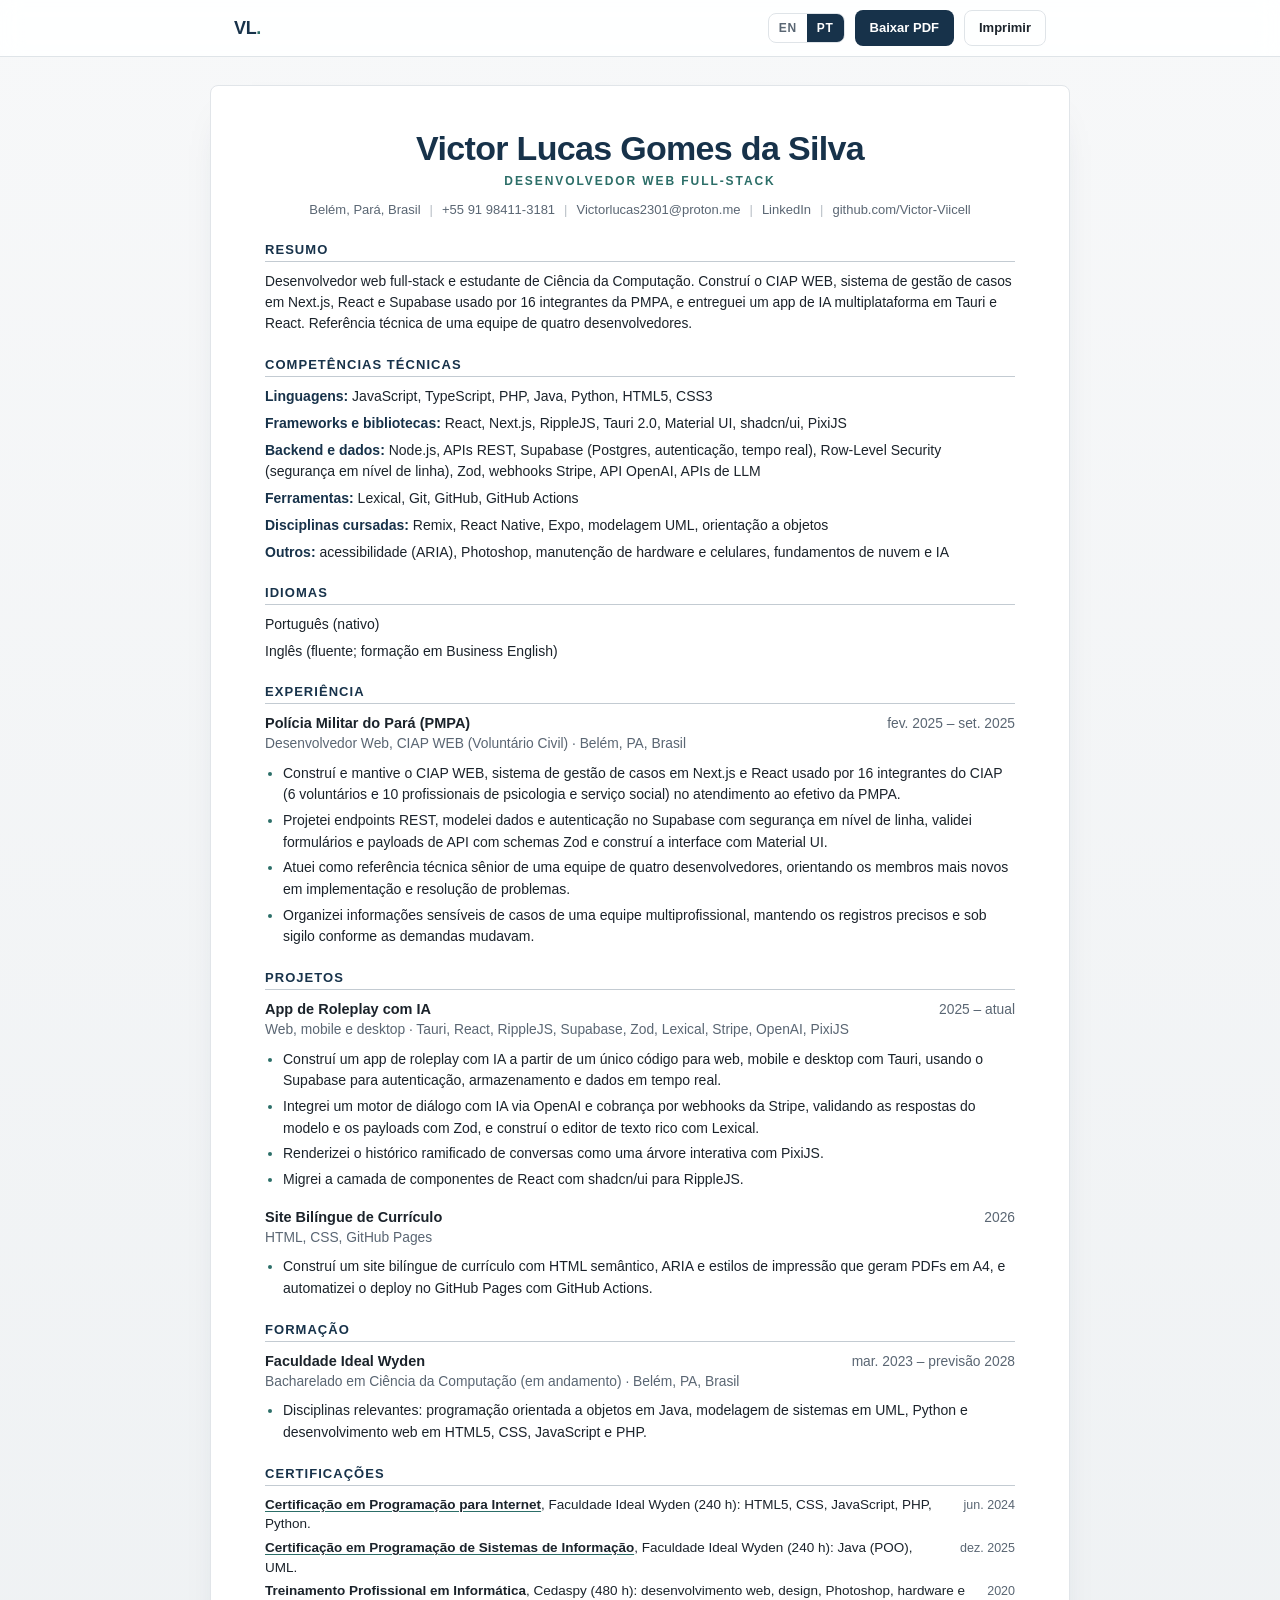
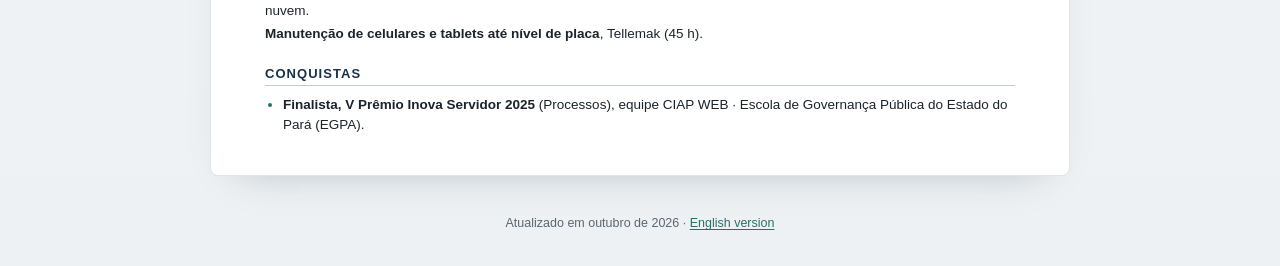
==== commit 51be24fa: "feat: update resume content and styling for improved clarity and consistency in English and Portugue" ====
--- a/pt-br.html
+++ b/pt-br.html
@@ -65,27 +65,20 @@
 
     <main class="resume" id="curriculo">
       <header class="identity">
-        <div class="identity-top">
-          <div class="identity-text">
-            <h1 class="name">Victor Lucas Gomes da Silva</h1>
-            <p class="role">Desenvolvedor Web Full-Stack</p>
-          </div>
-          <img class="photo" src="assets/victor-lucas.jpg" width="600" height="782" alt="Retrato de Victor Lucas Gomes da Silva">
-        </div>
+        <h1 class="name">Victor Lucas Gomes da Silva</h1>
+        <p class="role">Desenvolvedor Web Full-Stack</p>
         <ul class="contact">
           <li>Belém, Pará, Brasil</li>
           <li><a href="tel:+5591984113181">+55 91 98411-3181</a></li>
           <li><a href="mailto:Victorlucas2301@proton.me">Victorlucas2301@proton.me</a></li>
-        </ul>
-        <ul class="contact contact-links">
-          <li><a href="https://www.linkedin.com/in/victor-lucas-gomes-da-silva-6a527236b/" target="_blank" rel="noopener">linkedin.com/in/victor-lucas-gomes-da-silva-6a527236b</a></li>
+          <li><a href="https://www.linkedin.com/in/victor-lucas-gomes-da-silva-6a527236b/" target="_blank" rel="noopener">LinkedIn</a></li>
           <li><a href="https://github.com/Victor-Viicell" target="_blank" rel="noopener">github.com/Victor-Viicell</a></li>
         </ul>
       </header>
 
       <section class="section" aria-labelledby="resumo-heading">
         <h2 id="resumo-heading">Resumo</h2>
-        <p>Estudante de Ciência da Computação e desenvolvedor web full-stack. Construí e mantive o CIAP WEB, sistema de gestão de casos em Next.js, React e Supabase usado por 16 integrantes de uma equipe multiprofissional da PMPA, e desenvolvi uma aplicação multiplataforma em Tauri e React. Atuei como referência técnica sênior de uma equipe de 4 desenvolvedores, orientei os membros mais novos e mantive registros de casos sigilosos.</p>
+        <p>Desenvolvedor web full-stack e estudante de Ciência da Computação. Construí o CIAP WEB, sistema de gestão de casos em Next.js, React e Supabase usado por 16 integrantes da PMPA, e entreguei um app de IA multiplataforma em Tauri e React. Referência técnica de uma equipe de quatro desenvolvedores.</p>
       </section>
 
       <section class="section" aria-labelledby="habilidades-heading">
@@ -93,11 +86,18 @@
         <ul class="skill-list">
           <li><strong>Linguagens:</strong> JavaScript, TypeScript, PHP, Java, Python, HTML5, CSS3</li>
           <li><strong>Frameworks e bibliotecas:</strong> React, Next.js, RippleJS, Tauri 2.0, Material UI, shadcn/ui, PixiJS</li>
-          <li><strong>Backend e dados:</strong> Node.js, APIs REST, Supabase (Postgres, autenticação, real-time), Zod, webhooks Stripe, API OpenAI</li>
+          <li><strong>Backend e dados:</strong> Node.js, APIs REST, Supabase (Postgres, autenticação, tempo real), Row-Level Security (segurança em nível de linha), Zod, webhooks Stripe, API OpenAI, APIs de LLM</li>
           <li><strong>Ferramentas:</strong> Lexical, Git, GitHub, GitHub Actions</li>
           <li><strong>Disciplinas cursadas:</strong> Remix, React Native, Expo, modelagem UML, orientação a objetos</li>
-          <li><strong>Outros:</strong> acessibilidade (ARIA), Photoshop, manutenção de hardware e celulares, fundamentos de nuvem</li>
-          <li><strong>Idiomas:</strong> português (nativo), inglês (fluente; formação em Business English)</li>
+          <li><strong>Outros:</strong> acessibilidade (ARIA), Photoshop, manutenção de hardware e celulares, fundamentos de nuvem e IA</li>
+        </ul>
+      </section>
+
+      <section class="section" aria-labelledby="idiomas-heading">
+        <h2 id="idiomas-heading">Idiomas</h2>
+        <ul class="skill-list">
+          <li>Português (nativo)</li>
+          <li>Inglês (fluente; formação em Business English)</li>
         </ul>
       </section>
 
@@ -106,16 +106,16 @@
         <article class="entry">
           <div class="entry-head">
             <div>
-              <h3 class="entry-title">Desenvolvedor Web, CIAP WEB (Voluntário Civil)</h3>
-              <p class="entry-sub">Polícia Militar do Pará (PMPA) · Belém, PA, Brasil</p>
-            </div>
-            <p class="entry-meta">fev. 2025 a set. 2025</p>
-          </div>
-          <ul class="bullets">
-            <li>Construí e mantive o CIAP WEB, sistema de gestão de casos em Next.js e React usado por 16 integrantes do CIAP (6 voluntários e 10 oficiais das áreas de psicologia e serviço social) no atendimento ao efetivo da PMPA.</li>
-            <li>Projetei os endpoints REST, modelei dados e autenticação no Supabase, validei formulários e payloads de API com schemas Zod e construí a interface com Material UI.</li>
-            <li>Atuei como referência técnica sênior de uma equipe de 4 desenvolvedores, orientando os membros mais novos em implementação e resolução de problemas.</li>
-            <li>Organizei informações sensíveis de casos de uma equipe multiprofissional e mantive os registros precisos e sob sigilo conforme as demandas mudavam.</li>
+              <h3 class="entry-title">Polícia Militar do Pará (PMPA)</h3>
+              <p class="entry-sub">Desenvolvedor Web, CIAP WEB (Voluntário Civil) · Belém, PA, Brasil</p>
+            </div>
+            <p class="entry-meta">fev. 2025 – set. 2025</p>
+          </div>
+          <ul class="bullets">
+            <li>Construí e mantive o CIAP WEB, sistema de gestão de casos em Next.js e React usado por 16 integrantes do CIAP (6 voluntários e 10 profissionais de psicologia e serviço social) no atendimento ao efetivo da PMPA.</li>
+            <li>Projetei endpoints REST, modelei dados e autenticação no Supabase com segurança em nível de linha, validei formulários e payloads de API com schemas Zod e construí a interface com Material UI.</li>
+            <li>Atuei como referência técnica sênior de uma equipe de quatro desenvolvedores, orientando os membros mais novos em implementação e resolução de problemas.</li>
+            <li>Organizei informações sensíveis de casos de uma equipe multiprofissional, mantendo os registros precisos e sob sigilo conforme as demandas mudavam.</li>
           </ul>
         </article>
       </section>
@@ -125,16 +125,16 @@
         <article class="entry">
           <div class="entry-head">
             <div>
-              <h3 class="entry-title">App de Roleplay com IA: Web, Mobile e Desktop</h3>
-              <p class="entry-sub">Tauri, React, RippleJS, Supabase, Zod, Lexical, Stripe, OpenAI, PixiJS</p>
-            </div>
-            <p class="entry-meta">2025 a atual</p>
-          </div>
-          <ul class="bullets">
-            <li>Construí um app de roleplay com IA a partir de um único código para web, mobile e desktop com Tauri, com autenticação, armazenamento e dados em tempo real no Supabase.</li>
-            <li>Integrei um motor de diálogo com IA via OpenAI e cobrança por webhooks da Stripe, e usei Zod para validar as respostas do modelo e os payloads. Construí o editor de texto rico com Lexical.</li>
+              <h3 class="entry-title">App de Roleplay com IA</h3>
+              <p class="entry-sub">Web, mobile e desktop · Tauri, React, RippleJS, Supabase, Zod, Lexical, Stripe, OpenAI, PixiJS</p>
+            </div>
+            <p class="entry-meta">2025 – atual</p>
+          </div>
+          <ul class="bullets">
+            <li>Construí um app de roleplay com IA a partir de um único código para web, mobile e desktop com Tauri, usando o Supabase para autenticação, armazenamento e dados em tempo real.</li>
+            <li>Integrei um motor de diálogo com IA via OpenAI e cobrança por webhooks da Stripe, validando as respostas do modelo e os payloads com Zod, e construí o editor de texto rico com Lexical.</li>
             <li>Renderizei o histórico ramificado de conversas como uma árvore interativa com PixiJS.</li>
-            <li>Reescrevi a camada de componentes para migrar a interface de React com shadcn/ui para RippleJS.</li>
+            <li>Migrei a camada de componentes de React com shadcn/ui para RippleJS.</li>
           </ul>
         </article>
         <article class="entry">
@@ -146,7 +146,7 @@
             <p class="entry-meta">2026</p>
           </div>
           <ul class="bullets">
-            <li>Construí o site bilíngue com HTML semântico, ARIA e impressão em PDF A4, com deploy no GitHub Pages via CI/CD.</li>
+            <li>Construí um site bilíngue de currículo com HTML semântico, ARIA e estilos de impressão que geram PDFs em A4, e automatizei o deploy no GitHub Pages com GitHub Actions.</li>
           </ul>
         </article>
       </section>
@@ -156,10 +156,10 @@
         <article class="entry">
           <div class="entry-head">
             <div>
-              <h3 class="entry-title">Bacharelado em Ciência da Computação (em andamento)</h3>
-              <p class="entry-sub">Faculdade Ideal Wyden · Belém, PA, Brasil</p>
-            </div>
-            <p class="entry-meta">mar. 2023 a previsão 2028</p>
+              <h3 class="entry-title">Faculdade Ideal Wyden</h3>
+              <p class="entry-sub">Bacharelado em Ciência da Computação (em andamento) · Belém, PA, Brasil</p>
+            </div>
+            <p class="entry-meta">mar. 2023 – previsão 2028</p>
           </div>
           <ul class="bullets">
             <li>Disciplinas relevantes: programação orientada a objetos em Java, modelagem de sistemas em UML, Python e desenvolvimento web em HTML5, CSS, JavaScript e PHP.</li>
@@ -167,14 +167,31 @@
         </article>
       </section>
 
-      <section class="section" aria-labelledby="cursos-heading">
-        <h2 id="cursos-heading">Prêmios e Certificações</h2>
+      <section class="section" aria-labelledby="certificacoes-heading">
+        <h2 id="certificacoes-heading">Certificações</h2>
+        <ul class="cert-list">
+          <li>
+            <span class="cert-text"><a class="credential" href="https://certificado.facieducacional.com.br/1fe290f07599a27dfc33abc" target="_blank" rel="noopener"><strong>Certificação em Programação para Internet</strong></a>, Faculdade Ideal Wyden (240 h): HTML5, CSS, JavaScript, PHP, Python.</span>
+            <span class="cert-meta">jun. 2024</span>
+          </li>
+          <li>
+            <span class="cert-text"><a class="credential" href="https://certificado.facieducacional.com.br/fc7c7030f8cd4348e6416e0" target="_blank" rel="noopener"><strong>Certificação em Programação de Sistemas de Informação</strong></a>, Faculdade Ideal Wyden (240 h): Java (POO), UML.</span>
+            <span class="cert-meta">dez. 2025</span>
+          </li>
+          <li>
+            <span class="cert-text"><strong>Treinamento Profissional em Informática</strong>, Cedaspy (480 h): desenvolvimento web, design, Photoshop, hardware e nuvem.</span>
+            <span class="cert-meta">2020</span>
+          </li>
+          <li>
+            <span class="cert-text"><strong>Manutenção de celulares e tablets até nível de placa</strong>, Tellemak (45 h).</span>
+          </li>
+        </ul>
+      </section>
+
+      <section class="section" aria-labelledby="conquistas-heading">
+        <h2 id="conquistas-heading">Conquistas</h2>
         <ul class="course-list">
-          <li><strong>Finalista, V Prêmio Inova Servidor 2025</strong> (Processos), Equipe CIAP WEB · Escola de Governança Pública do Estado do Pará (EGPA).</li>
-          <li><a class="credential" href="https://certificado.facieducacional.com.br/1fe290f07599a27dfc33abc" target="_blank" rel="noopener"><strong>Certificação em Programação para Internet</strong></a>, Faculdade Ideal Wyden, jun. 2024 (240 h): HTML5, CSS, JavaScript, PHP, Python.</li>
-          <li><a class="credential" href="https://certificado.facieducacional.com.br/fc7c7030f8cd4348e6416e0" target="_blank" rel="noopener"><strong>Certificação em Programação de Sistemas de Informação</strong></a>, Faculdade Ideal Wyden, dez. 2025 (240 h): Java (POO), modelagem UML.</li>
-          <li><strong>Treinamento Profissional em Informática</strong>, Cedaspy, 2020 (480 h): desenvolvimento web, design gráfico, Photoshop, manutenção de hardware e nuvem.</li>
-          <li><strong>Formação complementar:</strong> Business English, Quality Plus (2019); manutenção de celulares e tablets até nível de placa, Tellemak (45 h).</li>
+          <li><strong>Finalista, V Prêmio Inova Servidor 2025</strong> (Processos), equipe CIAP WEB · Escola de Governança Pública do Estado do Pará (EGPA).</li>
         </ul>
       </section>
     </main>
--- a/assets/styles.css
+++ b/assets/styles.css
@@ -162,42 +162,31 @@
 .resume {
   max-width: var(--max);
   margin: 28px auto 40px;
-  padding: 46px 52px 42px;
+  padding: 44px 54px 40px;
   background: var(--paper);
-  border: 1px solid #e6e9ec;
-  border-radius: var(--radius);
-  box-shadow: 0 18px 40px -24px rgba(23, 50, 74, 0.3);
-}
-
-.identity-top {
-  display: flex;
-  align-items: flex-start;
-  justify-content: space-between;
-  gap: 28px;
-}
-
-.identity-text {
-  min-width: 0;
-}
-
-.identity .contact:first-of-type {
-  margin-top: 16px;
+  border: 1px solid #e1e5e9;
+  border-radius: 8px;
+  box-shadow: 0 18px 40px -28px rgba(23, 50, 74, 0.35);
+}
+
+.identity {
+  text-align: center;
 }
 
 .name {
-  margin: 0 0 8px;
-  font-size: clamp(28px, 4vw, 36px);
+  margin: 0 0 6px;
+  font-size: clamp(27px, 3.6vw, 34px);
   font-weight: 750;
-  line-height: 1.05;
-  letter-spacing: -0.025em;
+  line-height: 1.1;
+  letter-spacing: -0.02em;
   color: var(--navy);
 }
 
 .role {
-  margin: 0 0 16px;
-  font-size: 13px;
+  margin: 0 0 12px;
+  font-size: 12px;
   font-weight: 700;
-  letter-spacing: 0.14em;
+  letter-spacing: 0.16em;
   text-transform: uppercase;
   color: var(--accent);
 }
@@ -205,7 +194,8 @@
 .contact {
   display: flex;
   flex-wrap: wrap;
-  gap: 4px 0;
+  justify-content: center;
+  gap: 2px 0;
   margin: 0;
   padding: 0;
   list-style: none;
@@ -222,14 +212,9 @@
 }
 
 .contact li + li::before {
-  content: "\00b7";
+  content: "|";
   margin: 0 9px;
-  color: #aab3bb;
-}
-
-.contact + .contact {
-  margin-top: 2px;
-  font-size: 12.5px;
+  color: #b6bdc4;
 }
 
 .contact a {
@@ -242,36 +227,25 @@
   text-decoration: underline;
 }
 
-.photo {
-  flex: none;
-  width: 96px;
-  height: 122px;
-  object-fit: cover;
-  object-position: 50% 45%;
-  border: 1px solid var(--line);
-  border-radius: 10px;
-  filter: saturate(0.95);
-}
-
 .section {
-  margin-top: 26px;
+  margin-top: 22px;
 }
 
 .section h2 {
-  margin: 0 0 12px;
-  padding-bottom: 6px;
-  border-bottom: 1px solid var(--line);
-  font-size: 11px;
-  font-weight: 700;
-  letter-spacing: 0.16em;
+  margin: 0 0 9px;
+  padding-bottom: 4px;
+  border-bottom: 1px solid #c3cbd2;
+  font-size: 13px;
+  font-weight: 750;
+  letter-spacing: 0.08em;
   text-transform: uppercase;
   color: var(--navy);
 }
 
 .section p {
   margin: 0;
-  font-size: 14px;
-  line-height: 1.6;
+  font-size: 13.8px;
+  line-height: 1.55;
 }
 
 .entry + .entry {
@@ -347,6 +321,42 @@
   font-weight: 650;
 }
 
+.cert-list {
+  margin: 0;
+  padding: 0;
+  list-style: none;
+}
+
+.cert-list li {
+  display: flex;
+  align-items: baseline;
+  justify-content: space-between;
+  gap: 18px;
+  margin-bottom: 4px;
+  font-size: 13.5px;
+  line-height: 1.45;
+}
+
+.cert-list li:last-child {
+  margin-bottom: 0;
+}
+
+.cert-text {
+  min-width: 0;
+}
+
+.cert-list strong {
+  font-weight: 650;
+}
+
+.cert-meta {
+  flex: none;
+  font-size: 12.5px;
+  line-height: 1.45;
+  color: var(--muted);
+  white-space: nowrap;
+}
+
 .course-list {
   margin: 0;
   padding-left: 18px;
@@ -380,12 +390,12 @@
   text-decoration: underline;
 }
 
-.course-list a.credential {
+.credential {
   color: inherit;
-  font-size: inherit;
-}
-
-.course-list a.credential strong {
+  text-decoration: none;
+}
+
+.credential strong {
   text-decoration: underline;
   text-decoration-color: var(--accent);
   text-underline-offset: 2px;
@@ -438,24 +448,11 @@
   .resume {
     margin: 16px 12px 28px;
     padding: 28px 22px;
-    border-radius: 12px;
-  }
-
-  .identity-top {
-    gap: 18px;
-  }
-
-  .identity .contact:first-of-type {
-    margin-top: 14px;
+    border-radius: 8px;
   }
 
   .name {
     font-size: 27px;
-  }
-
-  .photo {
-    width: 78px;
-    height: 100px;
   }
 
   .contact {
@@ -485,23 +482,23 @@
     display: none;
   }
 
-  .contact + .contact {
+  .contact li + li {
     margin-top: 2px;
   }
+
+  .cert-list li {
+    flex-direction: column;
+    gap: 1px;
+  }
 }
 
 @media (max-width: 420px) {
-  .photo {
-    width: 66px;
-    height: 86px;
-  }
-
   .name {
     font-size: 24px;
   }
 
   .role {
-    margin-bottom: 12px;
+    margin-bottom: 10px;
     font-size: 11.5px;
   }
 }
@@ -509,7 +506,7 @@
 @media print {
   @page {
     size: A4;
-    margin: 8mm 12mm;
+    margin: 10mm 12mm;
   }
 
   html,
@@ -537,23 +534,13 @@
   }
 
   .name {
-    font-size: 26pt;
+    font-size: 22pt;
   }
 
   .role {
-    margin-bottom: 10px;
-    font-size: 9.2pt;
-    letter-spacing: 0.06em;
-  }
-
-  .photo {
-    width: 22mm;
-    height: 28mm;
-    border-radius: 2mm;
-  }
-
-  .identity .contact:first-of-type {
-    margin-top: 6px;
+    margin-bottom: 7px;
+    font-size: 8.8pt;
+    letter-spacing: 0;
   }
 
   .contact {
@@ -561,36 +548,39 @@
     line-height: 1.4;
   }
 
-  .contact + .contact {
-    margin-top: 1px;
-    font-size: 8.6pt;
+  .contact li + li::before {
+    margin: 0 7px;
   }
 
   .section {
-    margin-top: 7px;
+    margin-top: 4px;
+  }
+
+  .section:last-child {
+    margin-top: 3px;
   }
 
   .section h2 {
-    margin-bottom: 3px;
-    padding-bottom: 2px;
-    font-size: 8.3pt;
-    letter-spacing: 0.02em;
+    margin-bottom: 2.5px;
+    padding-bottom: 1px;
+    font-size: 9pt;
+    letter-spacing: 0.05em;
   }
 
   .section p,
   .bullets li,
   .skill-list li {
     font-size: 9.2pt;
-    line-height: 1.33;
+    line-height: 1.31;
   }
 
   .entry + .entry {
-    margin-top: 6px;
+    margin-top: 4px;
   }
 
   .entry-title,
   .award-title {
-    font-size: 10pt;
+    font-size: 10.2pt;
   }
 
   .entry-sub,
@@ -608,10 +598,15 @@
     margin-bottom: 1px;
   }
 
-  .course-list li {
+  .course-list li,
+  .cert-list li {
+    font-size: 8.9pt;
+    line-height: 1.28;
+    margin-bottom: 1px;
+  }
+
+  .cert-meta {
     font-size: 8.6pt;
-    line-height: 1.27;
-    margin-bottom: 2px;
   }
 
   .skill-list {
@@ -623,7 +618,7 @@
     text-decoration: none;
   }
 
-  .course-list a.credential strong {
+  .credential strong {
     text-decoration: none;
   }
 
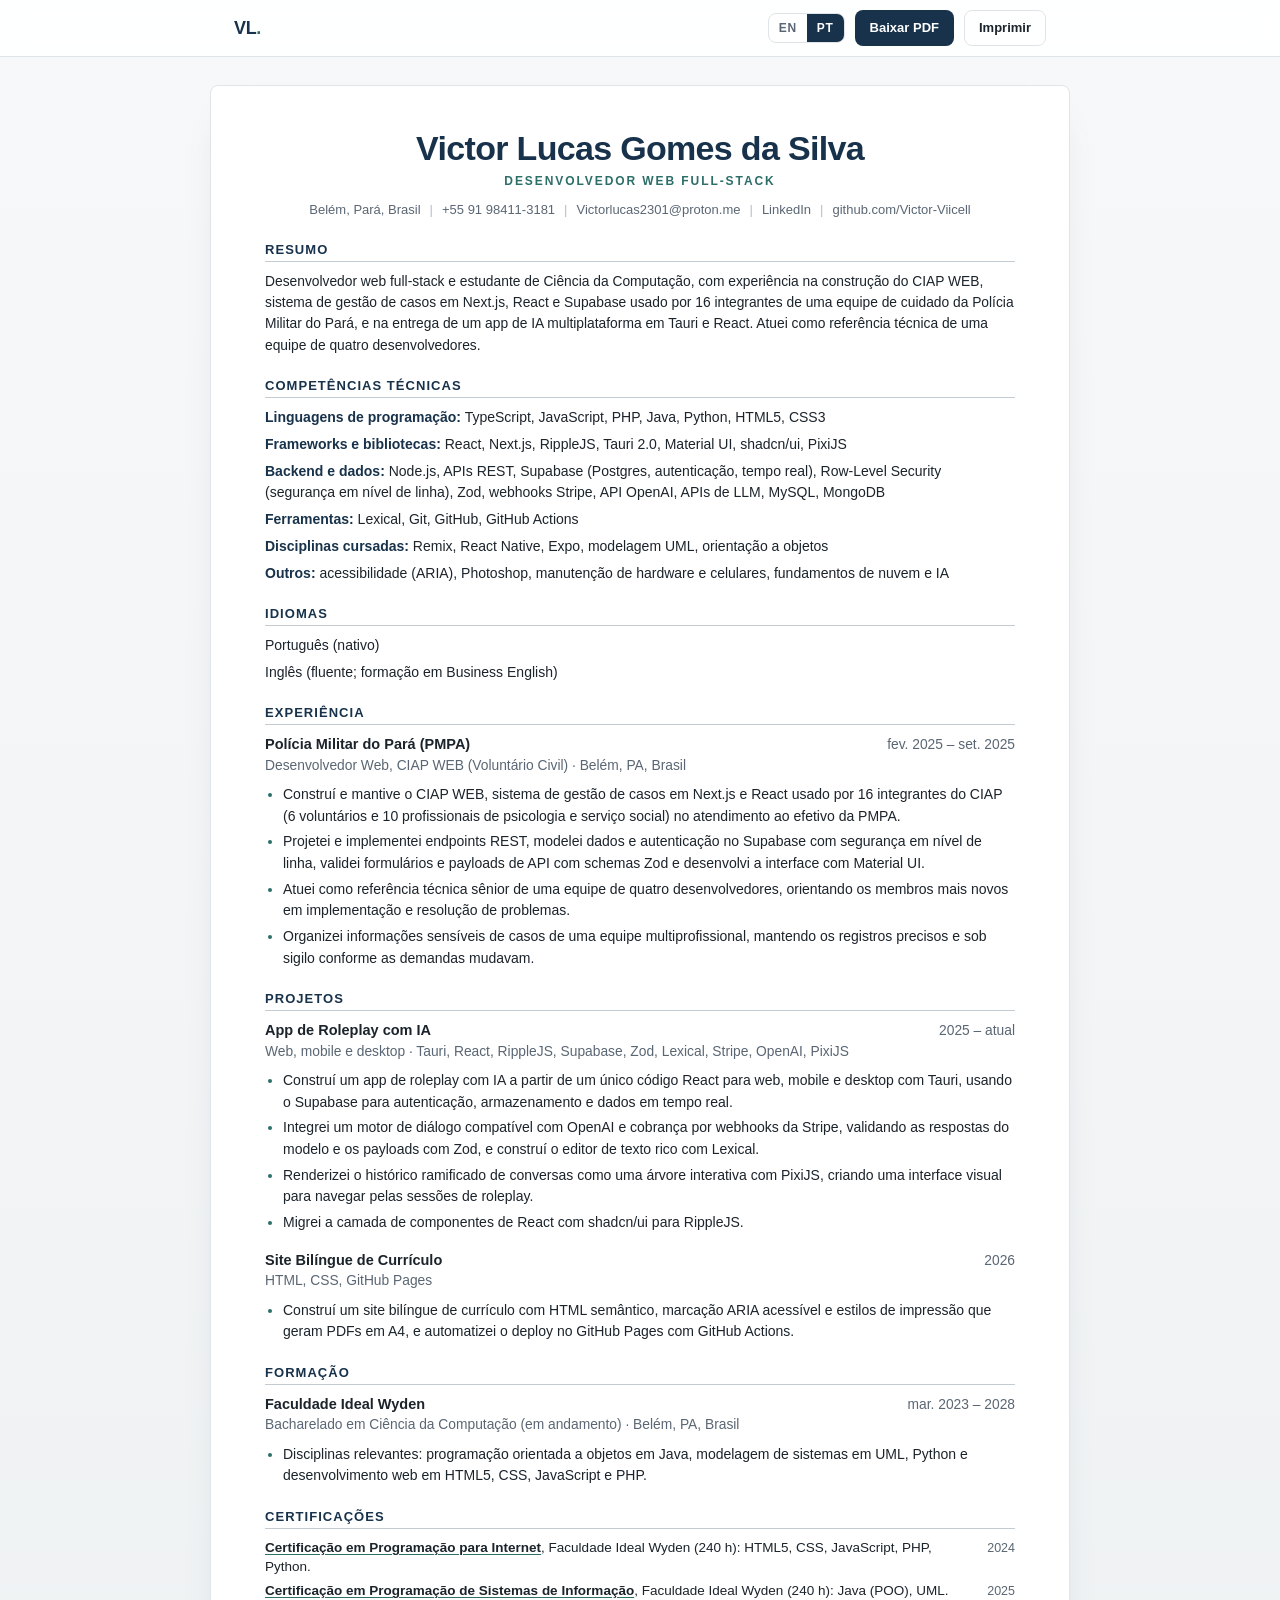
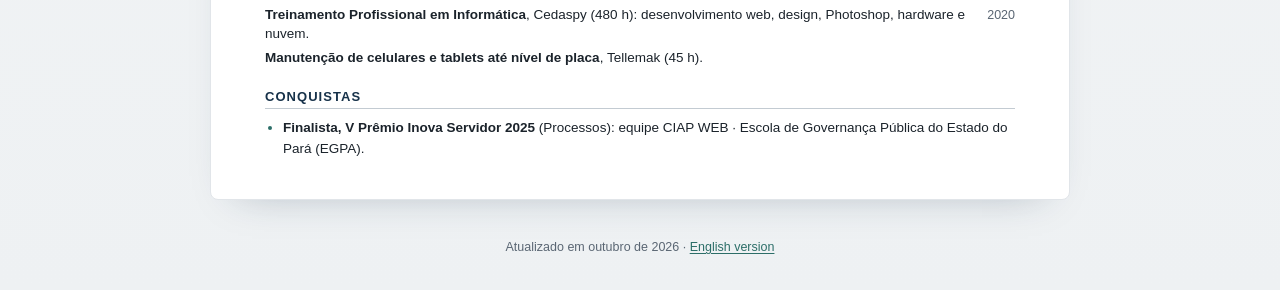
==== commit 13920025: "feat: update resume content and styling for improved clarity and consistency in English and Portugue" ====
--- a/pt-br.html
+++ b/pt-br.html
@@ -78,15 +78,15 @@
 
       <section class="section" aria-labelledby="resumo-heading">
         <h2 id="resumo-heading">Resumo</h2>
-        <p>Desenvolvedor web full-stack e estudante de Ciência da Computação. Construí o CIAP WEB, sistema de gestão de casos em Next.js, React e Supabase usado por 16 integrantes da PMPA, e entreguei um app de IA multiplataforma em Tauri e React. Referência técnica de uma equipe de quatro desenvolvedores.</p>
+        <p>Desenvolvedor web full-stack e estudante de Ciência da Computação, com experiência na construção do CIAP WEB, sistema de gestão de casos em Next.js, React e Supabase usado por 16 integrantes de uma equipe de cuidado da Polícia Militar do Pará, e na entrega de um app de IA multiplataforma em Tauri e React. Atuei como referência técnica de uma equipe de quatro desenvolvedores.</p>
       </section>
 
       <section class="section" aria-labelledby="habilidades-heading">
         <h2 id="habilidades-heading">Competências Técnicas</h2>
         <ul class="skill-list">
-          <li><strong>Linguagens:</strong> JavaScript, TypeScript, PHP, Java, Python, HTML5, CSS3</li>
+          <li><strong>Linguagens de programação:</strong> TypeScript, JavaScript, PHP, Java, Python, HTML5, CSS3</li>
           <li><strong>Frameworks e bibliotecas:</strong> React, Next.js, RippleJS, Tauri 2.0, Material UI, shadcn/ui, PixiJS</li>
-          <li><strong>Backend e dados:</strong> Node.js, APIs REST, Supabase (Postgres, autenticação, tempo real), Row-Level Security (segurança em nível de linha), Zod, webhooks Stripe, API OpenAI, APIs de LLM</li>
+          <li><strong>Backend e dados:</strong> Node.js, APIs REST, Supabase (Postgres, autenticação, tempo real), Row-Level Security (segurança em nível de linha), Zod, webhooks Stripe, API OpenAI, APIs de LLM, MySQL, MongoDB</li>
           <li><strong>Ferramentas:</strong> Lexical, Git, GitHub, GitHub Actions</li>
           <li><strong>Disciplinas cursadas:</strong> Remix, React Native, Expo, modelagem UML, orientação a objetos</li>
           <li><strong>Outros:</strong> acessibilidade (ARIA), Photoshop, manutenção de hardware e celulares, fundamentos de nuvem e IA</li>
@@ -113,7 +113,7 @@
           </div>
           <ul class="bullets">
             <li>Construí e mantive o CIAP WEB, sistema de gestão de casos em Next.js e React usado por 16 integrantes do CIAP (6 voluntários e 10 profissionais de psicologia e serviço social) no atendimento ao efetivo da PMPA.</li>
-            <li>Projetei endpoints REST, modelei dados e autenticação no Supabase com segurança em nível de linha, validei formulários e payloads de API com schemas Zod e construí a interface com Material UI.</li>
+            <li>Projetei e implementei endpoints REST, modelei dados e autenticação no Supabase com segurança em nível de linha, validei formulários e payloads de API com schemas Zod e desenvolvi a interface com Material UI.</li>
             <li>Atuei como referência técnica sênior de uma equipe de quatro desenvolvedores, orientando os membros mais novos em implementação e resolução de problemas.</li>
             <li>Organizei informações sensíveis de casos de uma equipe multiprofissional, mantendo os registros precisos e sob sigilo conforme as demandas mudavam.</li>
           </ul>
@@ -131,9 +131,9 @@
             <p class="entry-meta">2025 – atual</p>
           </div>
           <ul class="bullets">
-            <li>Construí um app de roleplay com IA a partir de um único código para web, mobile e desktop com Tauri, usando o Supabase para autenticação, armazenamento e dados em tempo real.</li>
-            <li>Integrei um motor de diálogo com IA via OpenAI e cobrança por webhooks da Stripe, validando as respostas do modelo e os payloads com Zod, e construí o editor de texto rico com Lexical.</li>
-            <li>Renderizei o histórico ramificado de conversas como uma árvore interativa com PixiJS.</li>
+            <li>Construí um app de roleplay com IA a partir de um único código React para web, mobile e desktop com Tauri, usando o Supabase para autenticação, armazenamento e dados em tempo real.</li>
+            <li>Integrei um motor de diálogo compatível com OpenAI e cobrança por webhooks da Stripe, validando as respostas do modelo e os payloads com Zod, e construí o editor de texto rico com Lexical.</li>
+            <li>Renderizei o histórico ramificado de conversas como uma árvore interativa com PixiJS, criando uma interface visual para navegar pelas sessões de roleplay.</li>
             <li>Migrei a camada de componentes de React com shadcn/ui para RippleJS.</li>
           </ul>
         </article>
@@ -146,7 +146,7 @@
             <p class="entry-meta">2026</p>
           </div>
           <ul class="bullets">
-            <li>Construí um site bilíngue de currículo com HTML semântico, ARIA e estilos de impressão que geram PDFs em A4, e automatizei o deploy no GitHub Pages com GitHub Actions.</li>
+            <li>Construí um site bilíngue de currículo com HTML semântico, marcação ARIA acessível e estilos de impressão que geram PDFs em A4, e automatizei o deploy no GitHub Pages com GitHub Actions.</li>
           </ul>
         </article>
       </section>
@@ -159,7 +159,7 @@
               <h3 class="entry-title">Faculdade Ideal Wyden</h3>
               <p class="entry-sub">Bacharelado em Ciência da Computação (em andamento) · Belém, PA, Brasil</p>
             </div>
-            <p class="entry-meta">mar. 2023 – previsão 2028</p>
+            <p class="entry-meta">mar. 2023 – 2028</p>
           </div>
           <ul class="bullets">
             <li>Disciplinas relevantes: programação orientada a objetos em Java, modelagem de sistemas em UML, Python e desenvolvimento web em HTML5, CSS, JavaScript e PHP.</li>
@@ -172,11 +172,11 @@
         <ul class="cert-list">
           <li>
             <span class="cert-text"><a class="credential" href="https://certificado.facieducacional.com.br/1fe290f07599a27dfc33abc" target="_blank" rel="noopener"><strong>Certificação em Programação para Internet</strong></a>, Faculdade Ideal Wyden (240 h): HTML5, CSS, JavaScript, PHP, Python.</span>
-            <span class="cert-meta">jun. 2024</span>
+            <span class="cert-meta">2024</span>
           </li>
           <li>
             <span class="cert-text"><a class="credential" href="https://certificado.facieducacional.com.br/fc7c7030f8cd4348e6416e0" target="_blank" rel="noopener"><strong>Certificação em Programação de Sistemas de Informação</strong></a>, Faculdade Ideal Wyden (240 h): Java (POO), UML.</span>
-            <span class="cert-meta">dez. 2025</span>
+            <span class="cert-meta">2025</span>
           </li>
           <li>
             <span class="cert-text"><strong>Treinamento Profissional em Informática</strong>, Cedaspy (480 h): desenvolvimento web, design, Photoshop, hardware e nuvem.</span>
@@ -191,7 +191,7 @@
       <section class="section" aria-labelledby="conquistas-heading">
         <h2 id="conquistas-heading">Conquistas</h2>
         <ul class="course-list">
-          <li><strong>Finalista, V Prêmio Inova Servidor 2025</strong> (Processos), equipe CIAP WEB · Escola de Governança Pública do Estado do Pará (EGPA).</li>
+          <li><strong>Finalista, V Prêmio Inova Servidor 2025</strong> (Processos): equipe CIAP WEB · Escola de Governança Pública do Estado do Pará (EGPA).</li>
         </ul>
       </section>
     </main>
